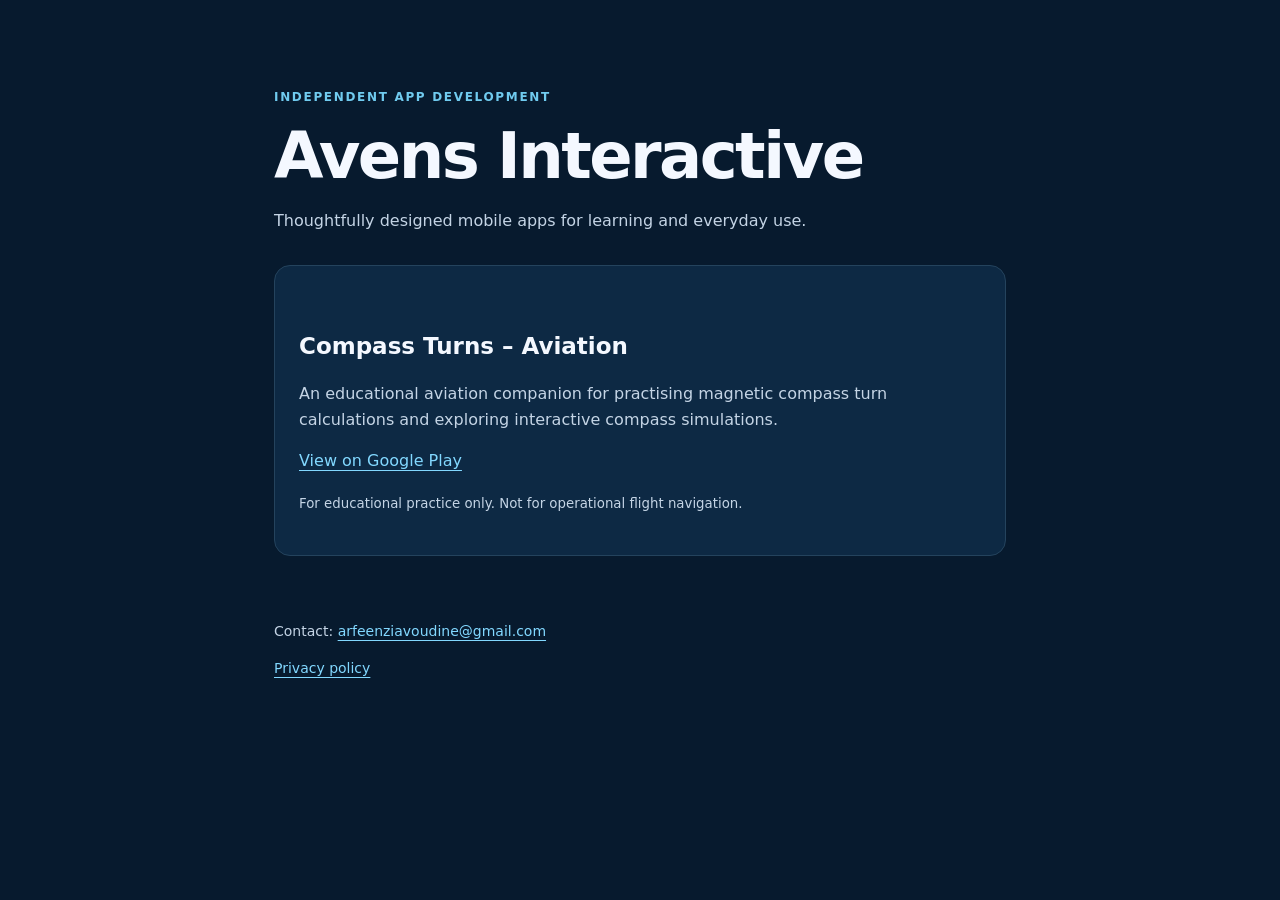
==== index.html @ 2247fa22 "Create index.html" ====
<!DOCTYPE html>
<html lang="en">
<head>
  <meta charset="UTF-8">
  <meta name="viewport" content="width=device-width, initial-scale=1">
  <meta name="description" content="Avens Interactive develops useful mobile applications, including Compass Turns – Aviation.">
  <title>Avens Interactive | Mobile Applications</title>
  <style>
    :root { color-scheme: dark; }
    * { box-sizing: border-box; }
    body { margin: 0; min-height: 100vh; background: #071a2e; color: #f4f8ff; font: 16px/1.6 system-ui, -apple-system, BlinkMacSystemFont, "Segoe UI", sans-serif; }
    main { max-width: 780px; margin: auto; padding: 88px 24px; }
    .eyebrow { color: #70cbef; letter-spacing: .14em; text-transform: uppercase; font-size: 12px; font-weight: 700; }
    h1 { font-size: clamp(36px, 7vw, 64px); line-height: 1.1; letter-spacing: -.04em; margin: 14px 0; }
    h2 { font-size: 23px; margin: 38px 0 8px; }
    p { color: #c4d4e5; max-width: 600px; }
    a { color: #82d8ff; text-underline-offset: 4px; }
    .panel { background: #0d2944; border: 1px solid #24435d; border-radius: 16px; padding: 24px; margin-top: 32px; }
    footer { color: #91a8bc; margin-top: 64px; font-size: 14px; }
  </style>
</head>
<body>
  <main>
    <div class="eyebrow">Independent app development</div>
    <h1>Avens Interactive</h1>
    <p>Thoughtfully designed mobile apps for learning and everyday use.</p>
    <section class="panel" aria-labelledby="compass-title">
      <h2 id="compass-title">Compass Turns – Aviation</h2>
      <p>An educational aviation companion for practising magnetic compass turn calculations and exploring interactive compass simulations.</p>
      <p><a href="https://play.google.com/store/apps/details?id=com.azaviation.compass_turns">View on Google Play</a></p>
      <p><small>For educational practice only. Not for operational flight navigation.</small></p>
    </section>
    <footer>
      <p>Contact: <a href="mailto:arfeenziavoudine@gmail.com">arfeenziavoudine@gmail.com</a></p>
      <p><a href="/compass-turns-updates/privacy-policy.html">Privacy policy</a></p>
    </footer>
  </main>
</body>
</html>
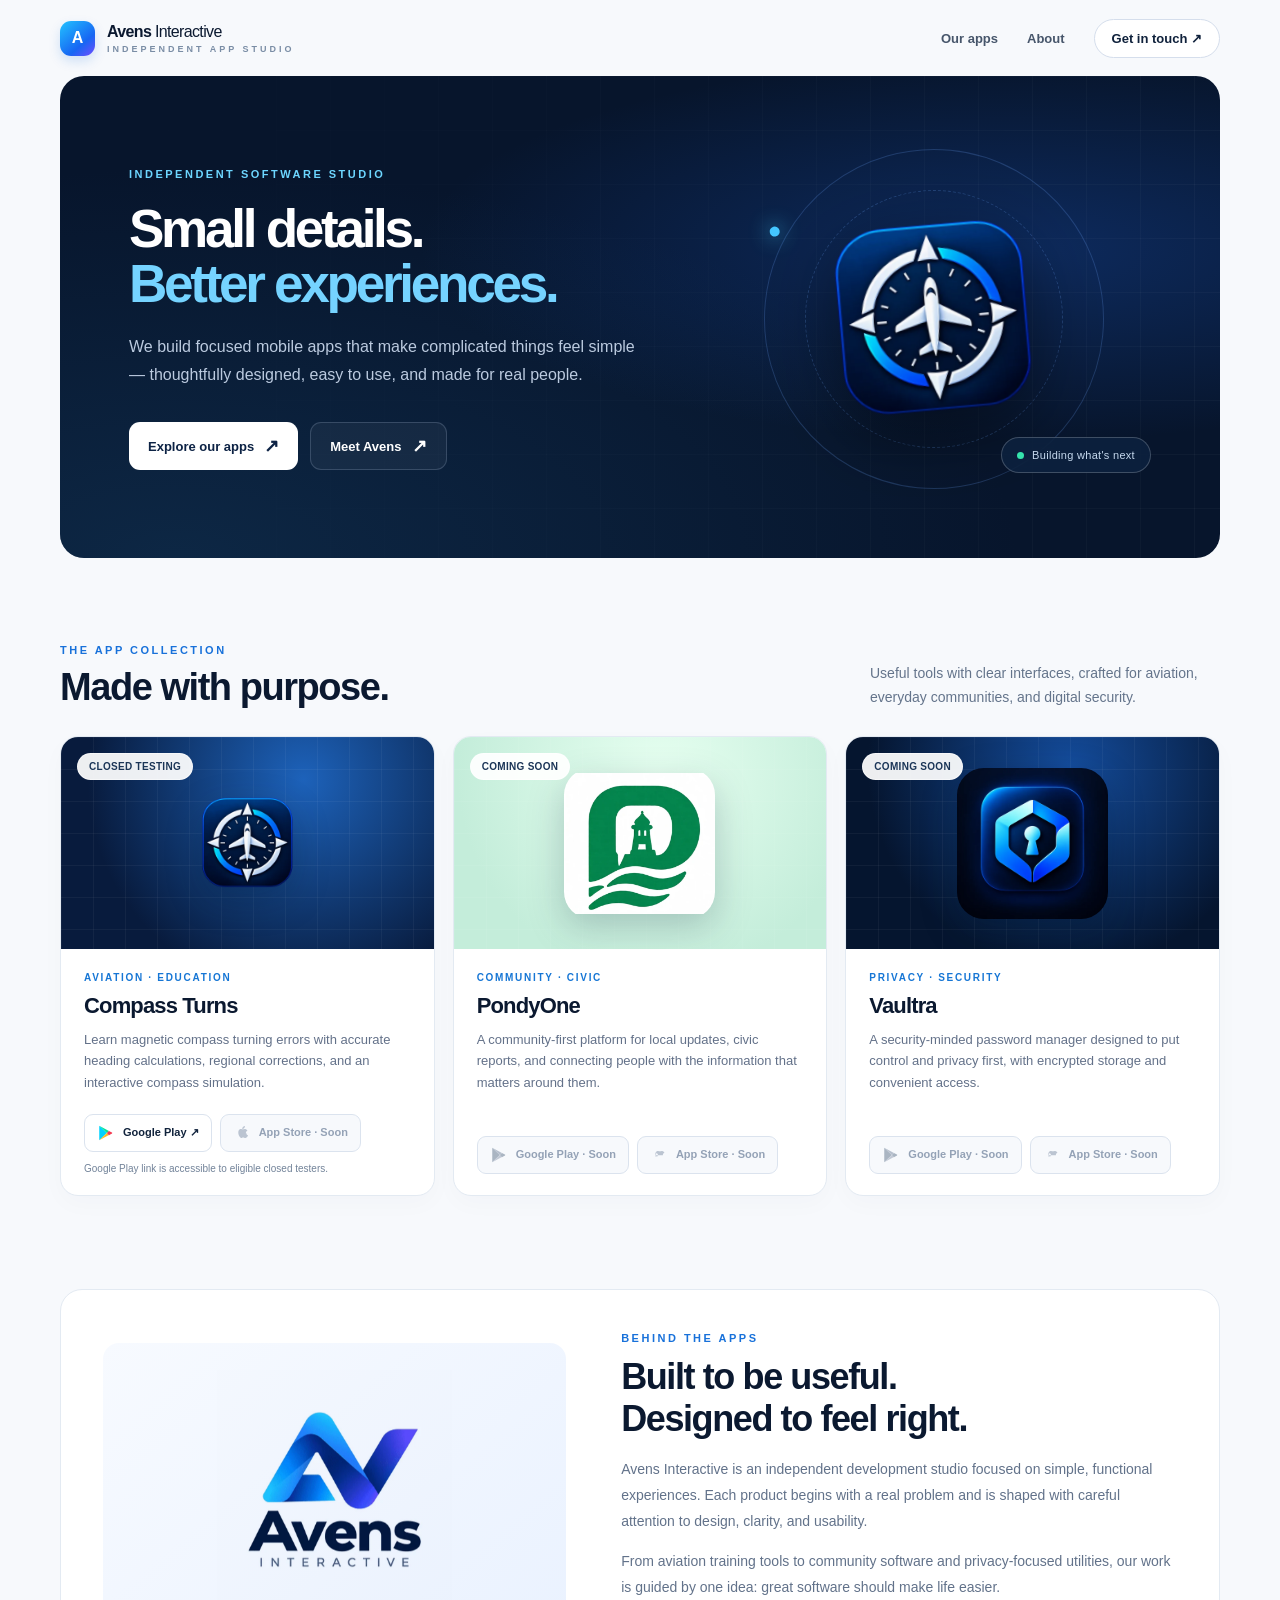
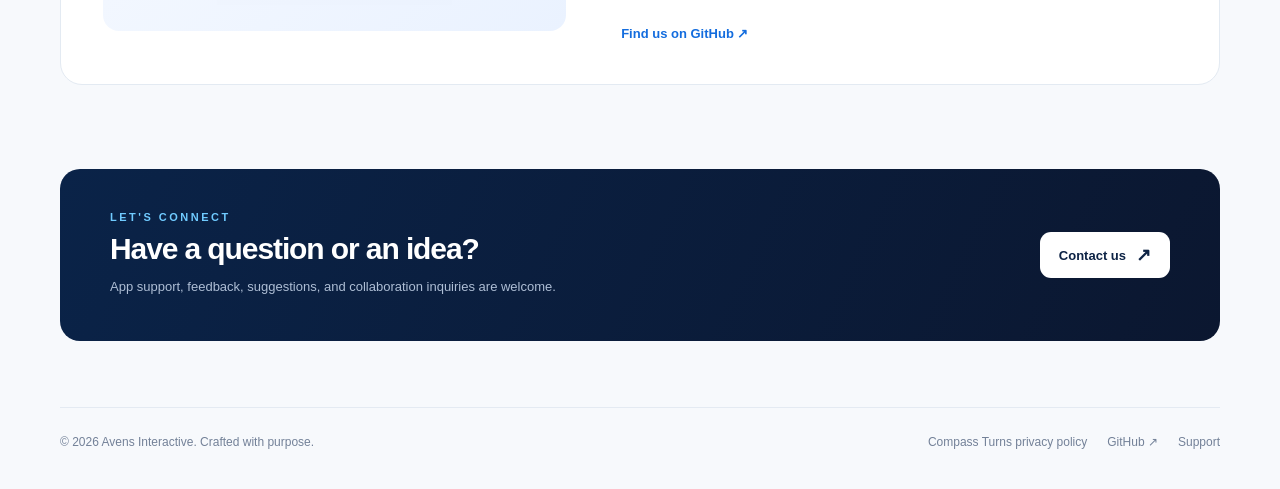
==== commit 76cd7c25: "Add files via upload" ====
--- a/index.html
+++ b/index.html
@@ -1,39 +1,83 @@
-<!DOCTYPE html>
+<!doctype html>
 <html lang="en">
 <head>
-  <meta charset="UTF-8">
-  <meta name="viewport" content="width=device-width, initial-scale=1">
-  <meta name="description" content="Avens Interactive develops useful mobile applications, including Compass Turns – Aviation.">
-  <title>Avens Interactive | Mobile Applications</title>
+  <meta charset="utf-8" />
+  <meta name="viewport" content="width=device-width, initial-scale=1" />
+  <meta name="theme-color" content="#08152c" />
+  <meta name="description" content="Avens Interactive builds thoughtfully designed mobile apps. Explore Compass Turns – Aviation, PondyOne and Vaultra." />
+  <meta property="og:title" content="Avens Interactive — Thoughtfully built apps" />
+  <meta property="og:description" content="Independent app studio building useful software for everyday life." />
+  <meta property="og:type" content="website" />
+  <meta property="og:image" content="https://arfeen-dev.github.io/assets/avens.webp" />
+  <link rel="icon" href="assets/avens.webp" type="image/webp" />
+  <title>Avens Interactive — Independent App Studio</title>
   <style>
-    :root { color-scheme: dark; }
-    * { box-sizing: border-box; }
-    body { margin: 0; min-height: 100vh; background: #071a2e; color: #f4f8ff; font: 16px/1.6 system-ui, -apple-system, BlinkMacSystemFont, "Segoe UI", sans-serif; }
-    main { max-width: 780px; margin: auto; padding: 88px 24px; }
-    .eyebrow { color: #70cbef; letter-spacing: .14em; text-transform: uppercase; font-size: 12px; font-weight: 700; }
-    h1 { font-size: clamp(36px, 7vw, 64px); line-height: 1.1; letter-spacing: -.04em; margin: 14px 0; }
-    h2 { font-size: 23px; margin: 38px 0 8px; }
-    p { color: #c4d4e5; max-width: 600px; }
-    a { color: #82d8ff; text-underline-offset: 4px; }
-    .panel { background: #0d2944; border: 1px solid #24435d; border-radius: 16px; padding: 24px; margin-top: 32px; }
-    footer { color: #91a8bc; margin-top: 64px; font-size: 14px; }
+    :root{--ink:#0b1930;--muted:#64748b;--line:#e3eaf2;--paper:#f7f9fc;--blue:#166dff;--navy:#07152c;--white:#fff}
+    *{box-sizing:border-box}html{scroll-behavior:smooth}body{margin:0;background:var(--paper);color:var(--ink);font-family:Inter,-apple-system,BlinkMacSystemFont,"Segoe UI",Roboto,Arial,sans-serif;-webkit-font-smoothing:antialiased}
+    a{color:inherit;text-decoration:none}button{font:inherit}a:focus-visible,button:focus-visible{outline:3px solid #66bdff;outline-offset:4px}
+    .wrap{width:min(1160px,calc(100% - 48px));margin-inline:auto}
+    .topbar{height:76px;display:flex;align-items:center;justify-content:space-between;gap:24px}
+    .brand{display:flex;align-items:center;gap:12px;font-size:16px;font-weight:800;letter-spacing:-.65px}.brand-icon{width:35px;height:35px;display:grid;place-items:center;border-radius:11px;background:linear-gradient(140deg,#23c3ff,#1766f3 65%,#714dff);color:#fff;font-weight:900;letter-spacing:-3px;padding-right:3px;box-shadow:0 5px 12px #0d65d72b}.brand small{display:block;font-weight:600;font-size:9px;letter-spacing:3px;color:#7a8da5;margin-top:3px}
+    nav{display:flex;gap:29px;align-items:center}nav a{font-size:13px;font-weight:650;color:#47566b}nav a:hover{color:#006cf9}.nav-contact{padding:11px 17px!important;border:1px solid #d5deec;border-radius:999px;color:#10223c!important;background:#fff}
+    .hero{position:relative;isolation:isolate;overflow:hidden;background:var(--navy);border-radius:24px;min-height:454px;color:#fff;display:grid;grid-template-columns:1.15fr 0.85fr;align-items:center;padding:73px 69px 69px;margin-bottom:86px}
+    .hero:before{content:"";position:absolute;inset:0;background:radial-gradient(ellipse at 82% 36%,#1851b75c,transparent 44%),radial-gradient(ellipse at 10% 100%,#12375a88,transparent 57%);z-index:-1}.hero:after{content:"";position:absolute;inset:0;background-image:linear-gradient(#ffffff08 1px,transparent 1px),linear-gradient(90deg,#ffffff08 1px,transparent 1px);background-size:54px 54px;mask-image:linear-gradient(90deg,transparent,#000);z-index:-1}
+    .eyebrow{font-size:11px;font-weight:800;letter-spacing:2.5px;text-transform:uppercase}.hero .eyebrow{color:#6dd6ff}.hero h1{font-size:clamp(37px,4.15vw,65px);letter-spacing:-3.3px;line-height:1.035;margin:21px 0 23px;font-weight:780;max-width:650px}.hero h1 span{color:#75d3ff}.hero p{font-size:16px;line-height:1.75;color:#bbcadf;max-width:520px;margin:0 0 33px}.actions{display:flex;flex-wrap:wrap;gap:12px}.action{display:inline-flex;align-items:center;justify-content:center;gap:10px;border-radius:11px;padding:14px 19px;font-size:13px;font-weight:750;transition:transform .15s,background .15s}.action:hover{transform:translateY(-2px)}.action.primary{background:#fff;color:#0d2345}.action.secondary{border:1px solid #7185a25c;color:#fff;background:#ffffff0c}.arrow{font-size:18px;line-height:1}
+    .hero-art{height:340px;position:relative;display:grid;place-items:center}.orbit{position:absolute;width:340px;height:340px;border:1px solid #70a8ff37;border-radius:50%;transform:rotate(-16deg)}.orbit:before{content:"";position:absolute;inset:40px;border:1px dashed #70a8ff3c;border-radius:50%}.orbit:after{content:"";position:absolute;top:36px;left:35px;width:10px;height:10px;border-radius:50%;background:#44c6ff;box-shadow:0 0 20px #40d5ff}.hero-art .main-logo{position:relative;width:min(315px,78%);aspect-ratio:1;object-fit:contain;filter:drop-shadow(0 20px 35px #0007);border-radius:30px;transform:rotate(-5deg)}.mini-pill{position:absolute;right:0;bottom:16px;padding:11px 15px;border:1px solid #ffffff35;background:#0e2443b8;backdrop-filter:blur(12px);border-radius:999px;font-size:11px;letter-spacing:.3px;color:#c6d9ee}.mini-pill i{display:inline-block;width:7px;height:7px;border-radius:50%;background:#35e3ac;margin-right:8px}
+    .section-head{display:flex;align-items:end;justify-content:space-between;gap:20px;margin-bottom:27px}.section-head h2{font-size:clamp(27px,3vw,38px);letter-spacing:-1.45px;margin:10px 0 0;line-height:1.14}.section-head p{color:var(--muted);font-size:14px;max-width:350px;line-height:1.7;margin:0}.light-eyebrow{color:#1871da}
+    .apps{display:grid;grid-template-columns:repeat(3,minmax(0,1fr));gap:18px}.app{background:#fff;border:1px solid var(--line);border-radius:18px;overflow:hidden;display:flex;flex-direction:column;box-shadow:0 8px 25px #10284f06;transition:transform .18s,box-shadow .18s}.app:hover{transform:translateY(-4px);box-shadow:0 18px 35px #10284f14}.app-visual{height:212px;position:relative;display:grid;place-items:center;overflow:hidden}.app-visual:after{content:"";position:absolute;inset:0;background-image:linear-gradient(#ffffff0b 1px,transparent 1px),linear-gradient(90deg,#ffffff0b 1px,transparent 1px);background-size:32px 32px;pointer-events:none}.app-visual.compass{background:radial-gradient(circle at 65% 20%,#1d62ba,#081b3d 73%)}.app-visual.vaultra{background:radial-gradient(circle at 60% 14%,#144c9c,#05152f 70%)}.app-visual.pondy{background:radial-gradient(circle at 55% 18%,#e6fff0,#c4edda 75%)}.app-visual img{height:151px;width:151px;object-fit:contain;border-radius:27px;position:relative;z-index:1;filter:drop-shadow(0 12px 18px #001b3438)}.app-visual .pill{position:absolute;z-index:2;top:16px;left:16px;background:#ffffffed;color:#1b3557;border:1px solid #ffffff8a;padding:7px 11px;border-radius:99px;font-size:10px;font-weight:800;letter-spacing:.3px}.app-body{padding:23px 23px 21px;display:flex;flex:1;flex-direction:column}.app-category{font-weight:800;font-size:10px;letter-spacing:1.7px;color:#1676d5;text-transform:uppercase}.app h3{margin:10px 0 9px;font-size:22px;line-height:1.2;letter-spacing:-.85px}.app p{margin:0 0 21px;color:#637189;line-height:1.65;font-size:13px;flex:1}.storelinks{display:flex;flex-wrap:wrap;gap:8px;align-items:center}.store{display:inline-flex;align-items:center;gap:8px;border:1px solid #dbe3ee;border-radius:9px;padding:9px 12px;color:#10223b;font-size:11px;font-weight:750;line-height:1.25;background:#fff}.store svg{width:18px;height:18px;flex:none}.store.available:hover{border-color:#5aa9ff;background:#f0f7ff}.store.disabled{color:#94a2b6;background:#f7f9fc;cursor:default}.store.disabled svg{opacity:.6}.tagline{display:block;color:#728399;font-size:10px;margin-top:11px}
+    .about{margin-top:93px;background:#fff;border:1px solid var(--line);border-radius:22px;padding:42px;display:grid;grid-template-columns:1fr 1.2fr;gap:55px;align-items:center}.about-logo{height:288px;border-radius:16px;background:linear-gradient(140deg,#f7faff,#eaf2ff);display:grid;place-items:center;overflow:hidden}.about-logo img{max-width:235px;width:76%;max-height:240px;object-fit:contain;mix-blend-mode:multiply}.about h2{font-size:36px;letter-spacing:-1.4px;margin:12px 0 17px}.about p{font-size:14px;color:#62728a;line-height:1.85}.about .about-link{font-size:13px;color:#146dde;font-weight:800;display:inline-block;margin-top:12px}
+    .contact{margin-top:84px;margin-bottom:66px;background:linear-gradient(115deg,#0a2348,#0b1730);border-radius:20px;padding:42px 50px;color:#fff;display:flex;align-items:center;justify-content:space-between;gap:20px}.contact h2{margin:9px 0 10px;font-size:30px;letter-spacing:-1.1px}.contact p{margin:0;color:#aebed5;font-size:13px;line-height:1.7}.contact .action{white-space:nowrap}
+    footer{border-top:1px solid #e4eaf2;display:flex;justify-content:space-between;align-items:center;gap:20px;padding:27px 0 40px;color:#738198;font-size:12px}footer a:hover{color:#1168d7}footer .footlinks{display:flex;gap:20px;flex-wrap:wrap}
+    @media(max-width:950px){.hero{padding:50px 44px}.hero-art .main-logo{width:250px}.orbit{width:275px;height:275px}.apps{gap:12px}.app-body{padding:19px}.app-visual{height:180px}.app-visual img{width:128px;height:128px}.about{gap:28px}}
+    @media(max-width:760px){.wrap{width:min(100% - 32px,560px)}.topbar{height:67px}.topbar nav{gap:15px}.topbar nav a:not(.nav-contact){display:none}.nav-contact{padding:9px 13px!important}.hero{margin-bottom:64px;grid-template-columns:1fr;padding:45px 29px 30px;gap:12px}.hero h1{letter-spacing:-2px}.hero-art{height:245px}.hero-art .main-logo{width:190px}.orbit{width:228px;height:228px}.mini-pill{right:2px;bottom:10px}.section-head{display:block}.section-head p{margin-top:13px}.apps{grid-template-columns:1fr;gap:18px}.app-visual{height:225px}.app-visual img{width:158px;height:158px}.app-body{padding:23px}.about{grid-template-columns:1fr;margin-top:70px;padding:20px}.about-logo{height:220px}.about-logo img{max-height:190px}.about-text{padding:2px 6px 10px}.contact{margin-top:65px;padding:29px;display:block}.contact .action{margin-top:22px}footer{display:block}footer .footlinks{margin-top:12px}}
+    @media(prefers-reduced-motion:reduce){html{scroll-behavior:auto}.action,.app{transition:none}}
   </style>
 </head>
 <body>
-  <main>
-    <div class="eyebrow">Independent app development</div>
-    <h1>Avens Interactive</h1>
-    <p>Thoughtfully designed mobile apps for learning and everyday use.</p>
-    <section class="panel" aria-labelledby="compass-title">
-      <h2 id="compass-title">Compass Turns – Aviation</h2>
-      <p>An educational aviation companion for practising magnetic compass turn calculations and exploring interactive compass simulations.</p>
-      <p><a href="https://play.google.com/store/apps/details?id=com.azaviation.compass_turns">View on Google Play</a></p>
-      <p><small>For educational practice only. Not for operational flight navigation.</small></p>
-    </section>
-    <footer>
-      <p>Contact: <a href="mailto:arfeenziavoudine@gmail.com">arfeenziavoudine@gmail.com</a></p>
-      <p><a href="/compass-turns-updates/privacy-policy.html">Privacy policy</a></p>
-    </footer>
-  </main>
+  <div class="wrap">
+    <header class="topbar">
+      <a class="brand" href="#top" aria-label="Avens Interactive home"><span class="brand-icon" aria-hidden="true">A</span><span>Avens <span style="font-weight:540">Interactive</span><small>INDEPENDENT APP STUDIO</small></span></a>
+      <nav aria-label="Main navigation"><a href="#apps">Our apps</a><a href="#about">About</a><a class="nav-contact" href="mailto:arfeenziavoudine@gmail.com">Get in touch <span aria-hidden="true">↗</span></a></nav>
+    </header>
+    <main id="top">
+      <section class="hero" aria-labelledby="hero-heading">
+        <div>
+          <div class="eyebrow">Independent software studio</div>
+          <h1>Small details.<br /><span>Better experiences.</span></h1>
+          <p>We build focused mobile apps that make complicated things feel simple — thoughtfully designed, easy to use, and made for real people.</p>
+          <div class="actions"><a class="action primary" href="#apps">Explore our apps <span class="arrow">↗</span></a><a class="action secondary" href="#about">Meet Avens <span class="arrow">↗</span></a></div>
+        </div>
+        <div class="hero-art" aria-label="Compass Turns app artwork"><div class="orbit" aria-hidden="true"></div><img class="main-logo" src="assets/compass.webp" alt="Compass Turns — Aviation logo" /><span class="mini-pill"><i></i>Building what's next</span></div>
+      </section>
+      <section id="apps" aria-labelledby="apps-title">
+        <div class="section-head"><div><div class="eyebrow light-eyebrow">The app collection</div><h2 id="apps-title">Made with purpose.</h2></div><p>Useful tools with clear interfaces, crafted for aviation, everyday communities, and digital security.</p></div>
+        <div class="apps">
+          <article class="app">
+            <div class="app-visual compass"><span class="pill">CLOSED TESTING</span><img src="assets/compass.webp" alt="Compass Turns app icon" loading="lazy" /></div>
+            <div class="app-body"><div class="app-category">Aviation · Education</div><h3>Compass Turns</h3><p>Learn magnetic compass turning errors with accurate heading calculations, regional corrections, and an interactive compass simulation.</p>
+              <div class="storelinks"><a class="store available" href="https://play.google.com/store/apps/details?id=com.azaviation.compass_turns" target="_blank" rel="noopener noreferrer" aria-label="Compass Turns on Google Play, currently available to eligible testers"><svg viewBox="0 0 24 24" aria-hidden="true"><path fill="#00D2FF" d="M3 2.4v19.2L13.1 12z"/><path fill="#00E49B" d="M3 2.4 15.9 9.2 13.1 12z"/><path fill="#F9BB26" d="m13.1 12 2.8 2.8L3 21.6z"/><path fill="#F43B52" d="m15.9 9.2 4 2.1a.85.85 0 0 1 0 1.5l-4 2.1-2.8-2.9z"/></svg><span>Google Play <span aria-hidden="true">↗</span></span></a><span class="store disabled" aria-label="Apple App Store planned"><svg viewBox="0 0 24 24" fill="currentColor" aria-hidden="true"><path d="M17.1 12.4c0-2.5 2.1-3.7 2.2-3.8-1.2-1.8-3-2-3.6-2-.9-.1-1.8.5-2.4.5-.6 0-1.5-.5-2.4-.5-1.3 0-2.5.7-3.2 1.8-1.4 2.5-.3 6.2 1 8.3.7 1 1.4 2.1 2.4 2 .9 0 1.2-.6 2.5-.6 1.2 0 1.6.6 2.5.6 1 0 1.6-.9 2.3-1 .9-1.2 1.5-2.4 1.7-2.5-1.5-.5-2.4-2-2.4-3.7ZM15 5.3c.6-.8 1-1.7.9-2.7-.9 0-2 .6-2.6 1.3-.6.7-1.1 1.7-1 2.6 1 .1 2.1-.5 2.7-1.2Z"/></svg>App Store · Soon</span></div>
+              <span class="tagline">Google Play link is accessible to eligible closed testers.</span>
+            </div>
+          </article>
+          <article class="app">
+            <div class="app-visual pondy"><span class="pill">COMING SOON</span><img src="assets/pondyone.webp" alt="PondyOne app icon" loading="lazy" /></div>
+            <div class="app-body"><div class="app-category">Community · Civic</div><h3>PondyOne</h3><p>A community-first platform for local updates, civic reports, and connecting people with the information that matters around them.</p>
+              <div class="storelinks"><span class="store disabled"><svg viewBox="0 0 24 24" aria-hidden="true"><path fill="#77889D" d="M3 2.4v19.2L13.1 12z"/><path fill="#8C9AAE" d="M3 2.4 15.9 9.2 13.1 12z"/><path fill="#9FAABC" d="m13.1 12 2.8 2.8L3 21.6z"/><path fill="#77889D" d="m15.9 9.2 4 2.1a.85.85 0 0 1 0 1.5l-4 2.1-2.8-2.9z"/></svg>Google Play · Soon</span><span class="store disabled"><svg viewBox="0 0 24 24" fill="currentColor" aria-hidden="true"><path d="M17.1 12.4c0-2.5 2.1-3.7 2.2-3.8-1.2-1.8-3-2-3.6-2-.9-.1-1.8.5-2.4.5-.6 0-1.5-.5-2.4-.5-1.3 0-2.5.7-3.2 1.8-1.4 2.5-.3 6.2 1 .7 1 1.4 2.1 2.4 2 .9 0 1.2-.6 2.5-.6 1.2 0 1.6.6 2.5.6 1 0 1.6-.9 2.3-1 .9-1.2 1.5-2.4 1.7-2.5-.9-2.4-2-2.4-3.7ZM15 5.3c.6-.8 1-1.7.9-2.7-.9 0-2 .6-2.6 1.3-.6.7-1.1 1.7-1 2.6 1 .1 2.1-.5 2.7-1.2Z"/></svg>App Store · Soon</span></div>
+            </div>
+          </article>
+          <article class="app">
+            <div class="app-visual vaultra"><span class="pill">COMING SOON</span><img src="assets/vaultra.webp" alt="Vaultra app icon" loading="lazy" /></div>
+            <div class="app-body"><div class="app-category">Privacy · Security</div><h3>Vaultra</h3><p>A security-minded password manager designed to put control and privacy first, with encrypted storage and convenient access.</p>
+              <div class="storelinks"><span class="store disabled"><svg viewBox="0 0 24 24" aria-hidden="true"><path fill="#77889D" d="M3 2.4v19.2L13.1 12z"/><path fill="#8C9AAE" d="M3 2.4 15.9 9.2 13.1 12z"/><path fill="#9FAABC" d="m13.1 12 2.8 2.8L3 21.6z"/><path fill="#77889D" d="m15.9 9.2 4 2.1a.85.85 0 0 1 0 1.5l-4 2.1-2.8-2.9z"/></svg>Google Play · Soon</span><span class="store disabled"><svg viewBox="0 0 24 24" fill="currentColor" aria-hidden="true"><path d="M17.1 12.4c0-2.5 2.1-3.7 2.2-3.8-1.2-1.8-3-2-3.6-2-.9-.1-1.8.5-2.4.5-.6 0-1.5-.5-2.4-.5-1.3 0-2.5.7-3.2 1.8-1.4 2.5-.3 6.2 1 .7 1 1.4 2.1 2.4 2 .9 0 1.2-.6 2.5-.6 1.2 0 1.6.6 2.5.6 1 0 1.6-.9 2.3-1 .9-1.2 1.5-2.4 1.7-2.5-.9-2.4-2-2.4-3.7ZM15 5.3c.6-.8 1-1.7.9-2.7-.9 0-2 .6-2.6 1.3-.6.7-1.1 1.7-1 2.6 1 .1 2.1-.5 2.7-1.2Z"/></svg>App Store · Soon</span></div>
+            </div>
+          </article>
+        </div>
+      </section>
+      <section class="about" id="about" aria-labelledby="about-title"><div class="about-logo"><img src="assets/avens.webp" alt="Avens Interactive brand logo" loading="lazy" /></div><div class="about-text"><div class="eyebrow light-eyebrow">Behind the apps</div><h2 id="about-title">Built to be useful.<br/>Designed to feel right.</h2><p>Avens Interactive is an independent development studio focused on simple, functional experiences. Each product begins with a real problem and is shaped with careful attention to design, clarity, and usability.</p><p>From aviation training tools to community software and privacy-focused utilities, our work is guided by one idea: great software should make life easier.</p><a class="about-link" href="https://github.com/arfeen-dev" target="_blank" rel="noopener noreferrer">Find us on GitHub ↗</a></div></section>
+      <section class="contact" id="contact"><div><div class="eyebrow" style="color:#70cbff">Let's connect</div><h2>Have a question or an idea?</h2><p>App support, feedback, suggestions, and collaboration inquiries are welcome.</p></div><a class="action primary" href="mailto:arfeenziavoudine@gmail.com">Contact us <span class="arrow">↗</span></a></section>
+    </main>
+    <footer><span>© <span id="year">2026</span> Avens Interactive. Crafted with purpose.</span><div class="footlinks"><a href="https://arfeen-dev.github.io/compass-turns-updates/privacy-policy.html" target="_blank" rel="noopener noreferrer">Compass Turns privacy policy</a><a href="https://github.com/arfeen-dev" target="_blank" rel="noopener noreferrer">GitHub ↗</a><a href="mailto:arfeenziavoudine@gmail.com">Support</a></div></footer>
+  </div>
+  <script>document.getElementById('year').textContent=new Date().getFullYear();</script>
 </body>
 </html>
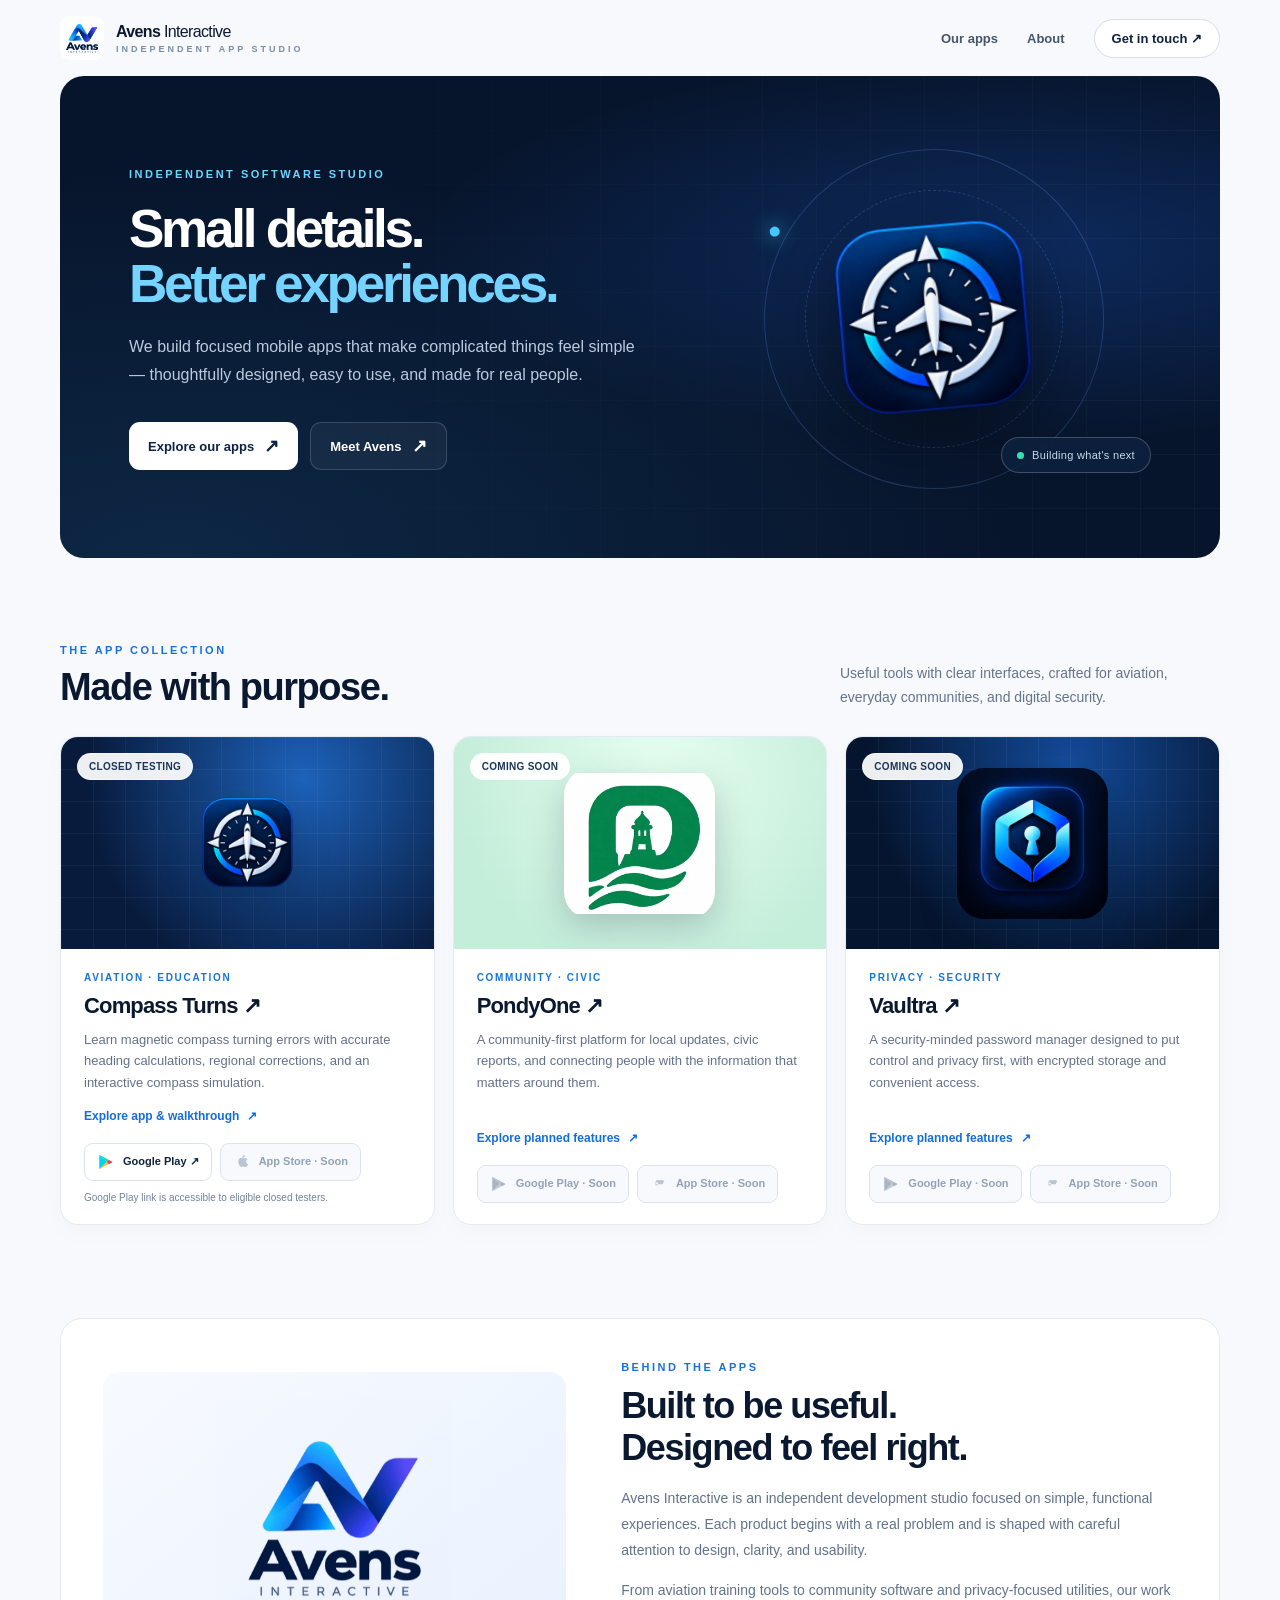
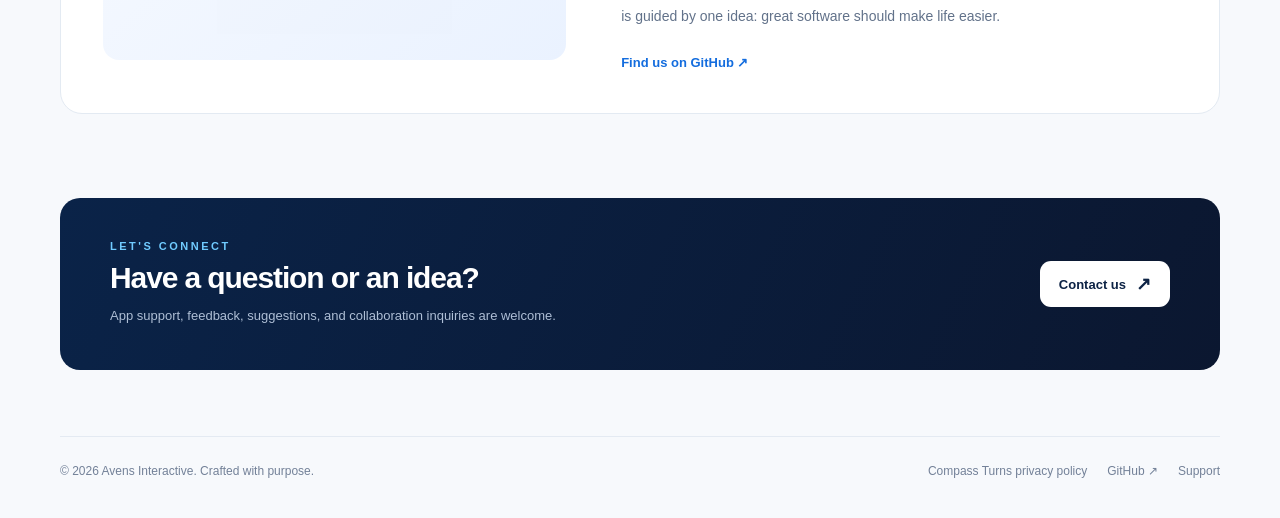
==== commit cc31d409: "Add files via upload" ====
--- a/index.html
+++ b/index.html
@@ -17,7 +17,7 @@
     a{color:inherit;text-decoration:none}button{font:inherit}a:focus-visible,button:focus-visible{outline:3px solid #66bdff;outline-offset:4px}
     .wrap{width:min(1160px,calc(100% - 48px));margin-inline:auto}
     .topbar{height:76px;display:flex;align-items:center;justify-content:space-between;gap:24px}
-    .brand{display:flex;align-items:center;gap:12px;font-size:16px;font-weight:800;letter-spacing:-.65px}.brand-icon{width:35px;height:35px;display:grid;place-items:center;border-radius:11px;background:linear-gradient(140deg,#23c3ff,#1766f3 65%,#714dff);color:#fff;font-weight:900;letter-spacing:-3px;padding-right:3px;box-shadow:0 5px 12px #0d65d72b}.brand small{display:block;font-weight:600;font-size:9px;letter-spacing:3px;color:#7a8da5;margin-top:3px}
+    .brand{display:flex;align-items:center;gap:12px;font-size:16px;font-weight:800;letter-spacing:-.65px}.brand-icon{width:44px;height:44px;object-fit:contain;display:block;flex:none;border-radius:9px}.brand small{display:block;font-weight:600;font-size:9px;letter-spacing:3px;color:#7a8da5;margin-top:3px}
     nav{display:flex;gap:29px;align-items:center}nav a{font-size:13px;font-weight:650;color:#47566b}nav a:hover{color:#006cf9}.nav-contact{padding:11px 17px!important;border:1px solid #d5deec;border-radius:999px;color:#10223c!important;background:#fff}
     .hero{position:relative;isolation:isolate;overflow:hidden;background:var(--navy);border-radius:24px;min-height:454px;color:#fff;display:grid;grid-template-columns:1.15fr 0.85fr;align-items:center;padding:73px 69px 69px;margin-bottom:86px}
     .hero:before{content:"";position:absolute;inset:0;background:radial-gradient(ellipse at 82% 36%,#1851b75c,transparent 44%),radial-gradient(ellipse at 10% 100%,#12375a88,transparent 57%);z-index:-1}.hero:after{content:"";position:absolute;inset:0;background-image:linear-gradient(#ffffff08 1px,transparent 1px),linear-gradient(90deg,#ffffff08 1px,transparent 1px);background-size:54px 54px;mask-image:linear-gradient(90deg,transparent,#000);z-index:-1}
@@ -31,12 +31,16 @@
     @media(max-width:950px){.hero{padding:50px 44px}.hero-art .main-logo{width:250px}.orbit{width:275px;height:275px}.apps{gap:12px}.app-body{padding:19px}.app-visual{height:180px}.app-visual img{width:128px;height:128px}.about{gap:28px}}
     @media(max-width:760px){.wrap{width:min(100% - 32px,560px)}.topbar{height:67px}.topbar nav{gap:15px}.topbar nav a:not(.nav-contact){display:none}.nav-contact{padding:9px 13px!important}.hero{margin-bottom:64px;grid-template-columns:1fr;padding:45px 29px 30px;gap:12px}.hero h1{letter-spacing:-2px}.hero-art{height:245px}.hero-art .main-logo{width:190px}.orbit{width:228px;height:228px}.mini-pill{right:2px;bottom:10px}.section-head{display:block}.section-head p{margin-top:13px}.apps{grid-template-columns:1fr;gap:18px}.app-visual{height:225px}.app-visual img{width:158px;height:158px}.app-body{padding:23px}.about{grid-template-columns:1fr;margin-top:70px;padding:20px}.about-logo{height:220px}.about-logo img{max-height:190px}.about-text{padding:2px 6px 10px}.contact{margin-top:65px;padding:29px;display:block}.contact .action{margin-top:22px}footer{display:block}footer .footlinks{margin-top:12px}}
     @media(prefers-reduced-motion:reduce){html{scroll-behavior:auto}.action,.app{transition:none}}
+  
+    .section-head{display:grid;grid-template-columns:minmax(0,1fr) minmax(280px,380px);align-items:end;column-gap:54px}.section-head p{max-width:none;text-wrap:pretty}.details-link{display:inline-flex;align-items:center;gap:8px;font-size:12px;font-weight:800;color:#146dde;margin:-5px 0 20px}.details-link:hover{text-decoration:underline}.app h3 a:hover{color:#126bf2}.app-visual{display:grid}.brand{min-width:0;white-space:nowrap}
+    @media(max-width:760px){.section-head{display:block}.brand{font-size:14px}.brand-icon{width:38px;height:38px}}
+    @media(max-width:380px){.brand small{letter-spacing:1.3px}.nav-contact{font-size:11px!important}}
   </style>
 </head>
 <body>
   <div class="wrap">
     <header class="topbar">
-      <a class="brand" href="#top" aria-label="Avens Interactive home"><span class="brand-icon" aria-hidden="true">A</span><span>Avens <span style="font-weight:540">Interactive</span><small>INDEPENDENT APP STUDIO</small></span></a>
+      <a class="brand" href="index.html" aria-label="Avens Interactive home"><img class="brand-icon" src="assets/avens.webp" alt="" aria-hidden="true" width="44" height="44" /><span>Avens <span style="font-weight:540">Interactive</span><small>INDEPENDENT APP STUDIO</small></span></a>
       <nav aria-label="Main navigation"><a href="#apps">Our apps</a><a href="#about">About</a><a class="nav-contact" href="mailto:arfeenziavoudine@gmail.com">Get in touch <span aria-hidden="true">↗</span></a></nav>
     </header>
     <main id="top">
@@ -53,21 +57,21 @@
         <div class="section-head"><div><div class="eyebrow light-eyebrow">The app collection</div><h2 id="apps-title">Made with purpose.</h2></div><p>Useful tools with clear interfaces, crafted for aviation, everyday communities, and digital security.</p></div>
         <div class="apps">
           <article class="app">
-            <div class="app-visual compass"><span class="pill">CLOSED TESTING</span><img src="assets/compass.webp" alt="Compass Turns app icon" loading="lazy" /></div>
-            <div class="app-body"><div class="app-category">Aviation · Education</div><h3>Compass Turns</h3><p>Learn magnetic compass turning errors with accurate heading calculations, regional corrections, and an interactive compass simulation.</p>
+            <a href="compass-turns.html" class="app-visual compass" aria-label="Learn about Compass Turns"><span class="pill">CLOSED TESTING</span><img src="assets/compass.webp" alt="Compass Turns app icon" loading="lazy" /></a>
+            <div class="app-body"><div class="app-category">Aviation · Education</div><h3><a href="compass-turns.html">Compass Turns <span aria-hidden="true">↗</span></a></h3><p>Learn magnetic compass turning errors with accurate heading calculations, regional corrections, and an interactive compass simulation.</p><a class="details-link" href="compass-turns.html">Explore app & walkthrough <span aria-hidden="true">↗</span></a>
               <div class="storelinks"><a class="store available" href="https://play.google.com/store/apps/details?id=com.azaviation.compass_turns" target="_blank" rel="noopener noreferrer" aria-label="Compass Turns on Google Play, currently available to eligible testers"><svg viewBox="0 0 24 24" aria-hidden="true"><path fill="#00D2FF" d="M3 2.4v19.2L13.1 12z"/><path fill="#00E49B" d="M3 2.4 15.9 9.2 13.1 12z"/><path fill="#F9BB26" d="m13.1 12 2.8 2.8L3 21.6z"/><path fill="#F43B52" d="m15.9 9.2 4 2.1a.85.85 0 0 1 0 1.5l-4 2.1-2.8-2.9z"/></svg><span>Google Play <span aria-hidden="true">↗</span></span></a><span class="store disabled" aria-label="Apple App Store planned"><svg viewBox="0 0 24 24" fill="currentColor" aria-hidden="true"><path d="M17.1 12.4c0-2.5 2.1-3.7 2.2-3.8-1.2-1.8-3-2-3.6-2-.9-.1-1.8.5-2.4.5-.6 0-1.5-.5-2.4-.5-1.3 0-2.5.7-3.2 1.8-1.4 2.5-.3 6.2 1 8.3.7 1 1.4 2.1 2.4 2 .9 0 1.2-.6 2.5-.6 1.2 0 1.6.6 2.5.6 1 0 1.6-.9 2.3-1 .9-1.2 1.5-2.4 1.7-2.5-1.5-.5-2.4-2-2.4-3.7ZM15 5.3c.6-.8 1-1.7.9-2.7-.9 0-2 .6-2.6 1.3-.6.7-1.1 1.7-1 2.6 1 .1 2.1-.5 2.7-1.2Z"/></svg>App Store · Soon</span></div>
               <span class="tagline">Google Play link is accessible to eligible closed testers.</span>
             </div>
           </article>
           <article class="app">
-            <div class="app-visual pondy"><span class="pill">COMING SOON</span><img src="assets/pondyone.webp" alt="PondyOne app icon" loading="lazy" /></div>
-            <div class="app-body"><div class="app-category">Community · Civic</div><h3>PondyOne</h3><p>A community-first platform for local updates, civic reports, and connecting people with the information that matters around them.</p>
+            <a href="pondyone.html" class="app-visual pondy" aria-label="Learn about PondyOne"><span class="pill">COMING SOON</span><img src="assets/pondyone.webp" alt="PondyOne app icon" loading="lazy" /></a>
+            <div class="app-body"><div class="app-category">Community · Civic</div><h3><a href="pondyone.html">PondyOne <span aria-hidden="true">↗</span></a></h3><p>A community-first platform for local updates, civic reports, and connecting people with the information that matters around them.</p><a class="details-link" href="pondyone.html">Explore planned features <span aria-hidden="true">↗</span></a>
               <div class="storelinks"><span class="store disabled"><svg viewBox="0 0 24 24" aria-hidden="true"><path fill="#77889D" d="M3 2.4v19.2L13.1 12z"/><path fill="#8C9AAE" d="M3 2.4 15.9 9.2 13.1 12z"/><path fill="#9FAABC" d="m13.1 12 2.8 2.8L3 21.6z"/><path fill="#77889D" d="m15.9 9.2 4 2.1a.85.85 0 0 1 0 1.5l-4 2.1-2.8-2.9z"/></svg>Google Play · Soon</span><span class="store disabled"><svg viewBox="0 0 24 24" fill="currentColor" aria-hidden="true"><path d="M17.1 12.4c0-2.5 2.1-3.7 2.2-3.8-1.2-1.8-3-2-3.6-2-.9-.1-1.8.5-2.4.5-.6 0-1.5-.5-2.4-.5-1.3 0-2.5.7-3.2 1.8-1.4 2.5-.3 6.2 1 .7 1 1.4 2.1 2.4 2 .9 0 1.2-.6 2.5-.6 1.2 0 1.6.6 2.5.6 1 0 1.6-.9 2.3-1 .9-1.2 1.5-2.4 1.7-2.5-.9-2.4-2-2.4-3.7ZM15 5.3c.6-.8 1-1.7.9-2.7-.9 0-2 .6-2.6 1.3-.6.7-1.1 1.7-1 2.6 1 .1 2.1-.5 2.7-1.2Z"/></svg>App Store · Soon</span></div>
             </div>
           </article>
           <article class="app">
-            <div class="app-visual vaultra"><span class="pill">COMING SOON</span><img src="assets/vaultra.webp" alt="Vaultra app icon" loading="lazy" /></div>
-            <div class="app-body"><div class="app-category">Privacy · Security</div><h3>Vaultra</h3><p>A security-minded password manager designed to put control and privacy first, with encrypted storage and convenient access.</p>
+            <a href="vaultra.html" class="app-visual vaultra" aria-label="Learn about Vaultra"><span class="pill">COMING SOON</span><img src="assets/vaultra.webp" alt="Vaultra app icon" loading="lazy" /></a>
+            <div class="app-body"><div class="app-category">Privacy · Security</div><h3><a href="vaultra.html">Vaultra <span aria-hidden="true">↗</span></a></h3><p>A security-minded password manager designed to put control and privacy first, with encrypted storage and convenient access.</p><a class="details-link" href="vaultra.html">Explore planned features <span aria-hidden="true">↗</span></a>
               <div class="storelinks"><span class="store disabled"><svg viewBox="0 0 24 24" aria-hidden="true"><path fill="#77889D" d="M3 2.4v19.2L13.1 12z"/><path fill="#8C9AAE" d="M3 2.4 15.9 9.2 13.1 12z"/><path fill="#9FAABC" d="m13.1 12 2.8 2.8L3 21.6z"/><path fill="#77889D" d="m15.9 9.2 4 2.1a.85.85 0 0 1 0 1.5l-4 2.1-2.8-2.9z"/></svg>Google Play · Soon</span><span class="store disabled"><svg viewBox="0 0 24 24" fill="currentColor" aria-hidden="true"><path d="M17.1 12.4c0-2.5 2.1-3.7 2.2-3.8-1.2-1.8-3-2-3.6-2-.9-.1-1.8.5-2.4.5-.6 0-1.5-.5-2.4-.5-1.3 0-2.5.7-3.2 1.8-1.4 2.5-.3 6.2 1 .7 1 1.4 2.1 2.4 2 .9 0 1.2-.6 2.5-.6 1.2 0 1.6.6 2.5.6 1 0 1.6-.9 2.3-1 .9-1.2 1.5-2.4 1.7-2.5-.9-2.4-2-2.4-3.7ZM15 5.3c.6-.8 1-1.7.9-2.7-.9 0-2 .6-2.6 1.3-.6.7-1.1 1.7-1 2.6 1 .1 2.1-.5 2.7-1.2Z"/></svg>App Store · Soon</span></div>
             </div>
           </article>
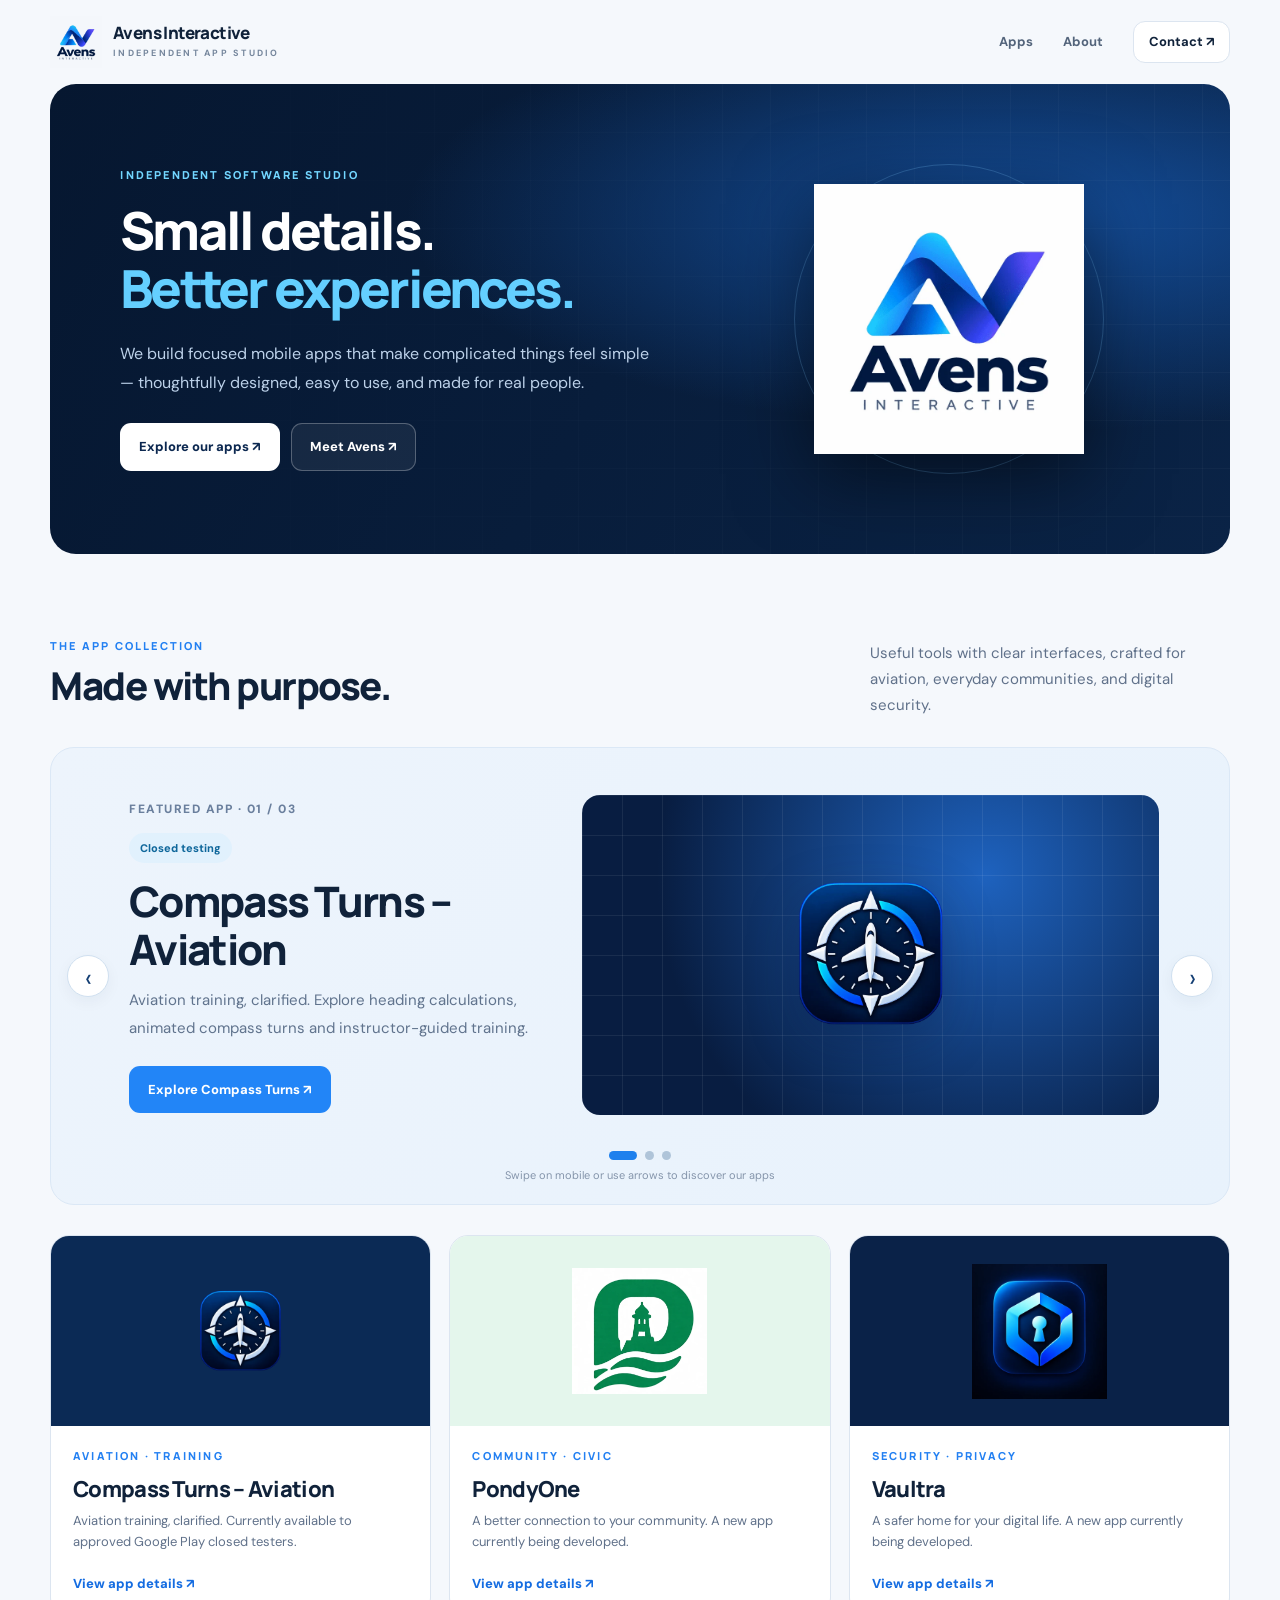
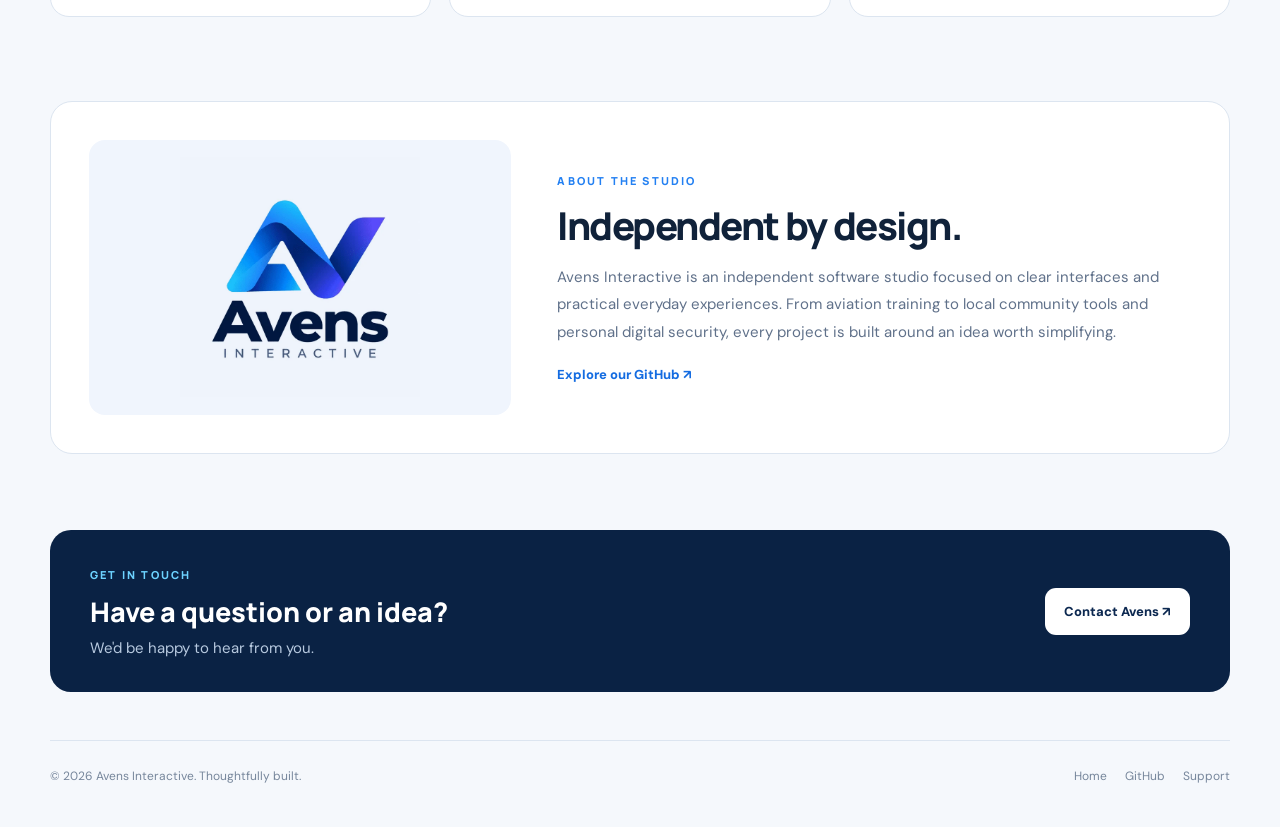
==== commit beabda64: "Add files via upload" ====
--- a/index.html
+++ b/index.html
@@ -1,87 +1,3 @@
-<!doctype html>
-<html lang="en">
-<head>
-  <meta charset="utf-8" />
-  <meta name="viewport" content="width=device-width, initial-scale=1" />
-  <meta name="theme-color" content="#08152c" />
-  <meta name="description" content="Avens Interactive builds thoughtfully designed mobile apps. Explore Compass Turns – Aviation, PondyOne and Vaultra." />
-  <meta property="og:title" content="Avens Interactive — Thoughtfully built apps" />
-  <meta property="og:description" content="Independent app studio building useful software for everyday life." />
-  <meta property="og:type" content="website" />
-  <meta property="og:image" content="https://arfeen-dev.github.io/assets/avens.webp" />
-  <link rel="icon" href="assets/avens.webp" type="image/webp" />
-  <title>Avens Interactive — Independent App Studio</title>
-  <style>
-    :root{--ink:#0b1930;--muted:#64748b;--line:#e3eaf2;--paper:#f7f9fc;--blue:#166dff;--navy:#07152c;--white:#fff}
-    *{box-sizing:border-box}html{scroll-behavior:smooth}body{margin:0;background:var(--paper);color:var(--ink);font-family:Inter,-apple-system,BlinkMacSystemFont,"Segoe UI",Roboto,Arial,sans-serif;-webkit-font-smoothing:antialiased}
-    a{color:inherit;text-decoration:none}button{font:inherit}a:focus-visible,button:focus-visible{outline:3px solid #66bdff;outline-offset:4px}
-    .wrap{width:min(1160px,calc(100% - 48px));margin-inline:auto}
-    .topbar{height:76px;display:flex;align-items:center;justify-content:space-between;gap:24px}
-    .brand{display:flex;align-items:center;gap:12px;font-size:16px;font-weight:800;letter-spacing:-.65px}.brand-icon{width:44px;height:44px;object-fit:contain;display:block;flex:none;border-radius:9px}.brand small{display:block;font-weight:600;font-size:9px;letter-spacing:3px;color:#7a8da5;margin-top:3px}
-    nav{display:flex;gap:29px;align-items:center}nav a{font-size:13px;font-weight:650;color:#47566b}nav a:hover{color:#006cf9}.nav-contact{padding:11px 17px!important;border:1px solid #d5deec;border-radius:999px;color:#10223c!important;background:#fff}
-    .hero{position:relative;isolation:isolate;overflow:hidden;background:var(--navy);border-radius:24px;min-height:454px;color:#fff;display:grid;grid-template-columns:1.15fr 0.85fr;align-items:center;padding:73px 69px 69px;margin-bottom:86px}
-    .hero:before{content:"";position:absolute;inset:0;background:radial-gradient(ellipse at 82% 36%,#1851b75c,transparent 44%),radial-gradient(ellipse at 10% 100%,#12375a88,transparent 57%);z-index:-1}.hero:after{content:"";position:absolute;inset:0;background-image:linear-gradient(#ffffff08 1px,transparent 1px),linear-gradient(90deg,#ffffff08 1px,transparent 1px);background-size:54px 54px;mask-image:linear-gradient(90deg,transparent,#000);z-index:-1}
-    .eyebrow{font-size:11px;font-weight:800;letter-spacing:2.5px;text-transform:uppercase}.hero .eyebrow{color:#6dd6ff}.hero h1{font-size:clamp(37px,4.15vw,65px);letter-spacing:-3.3px;line-height:1.035;margin:21px 0 23px;font-weight:780;max-width:650px}.hero h1 span{color:#75d3ff}.hero p{font-size:16px;line-height:1.75;color:#bbcadf;max-width:520px;margin:0 0 33px}.actions{display:flex;flex-wrap:wrap;gap:12px}.action{display:inline-flex;align-items:center;justify-content:center;gap:10px;border-radius:11px;padding:14px 19px;font-size:13px;font-weight:750;transition:transform .15s,background .15s}.action:hover{transform:translateY(-2px)}.action.primary{background:#fff;color:#0d2345}.action.secondary{border:1px solid #7185a25c;color:#fff;background:#ffffff0c}.arrow{font-size:18px;line-height:1}
-    .hero-art{height:340px;position:relative;display:grid;place-items:center}.orbit{position:absolute;width:340px;height:340px;border:1px solid #70a8ff37;border-radius:50%;transform:rotate(-16deg)}.orbit:before{content:"";position:absolute;inset:40px;border:1px dashed #70a8ff3c;border-radius:50%}.orbit:after{content:"";position:absolute;top:36px;left:35px;width:10px;height:10px;border-radius:50%;background:#44c6ff;box-shadow:0 0 20px #40d5ff}.hero-art .main-logo{position:relative;width:min(315px,78%);aspect-ratio:1;object-fit:contain;filter:drop-shadow(0 20px 35px #0007);border-radius:30px;transform:rotate(-5deg)}.mini-pill{position:absolute;right:0;bottom:16px;padding:11px 15px;border:1px solid #ffffff35;background:#0e2443b8;backdrop-filter:blur(12px);border-radius:999px;font-size:11px;letter-spacing:.3px;color:#c6d9ee}.mini-pill i{display:inline-block;width:7px;height:7px;border-radius:50%;background:#35e3ac;margin-right:8px}
-    .section-head{display:flex;align-items:end;justify-content:space-between;gap:20px;margin-bottom:27px}.section-head h2{font-size:clamp(27px,3vw,38px);letter-spacing:-1.45px;margin:10px 0 0;line-height:1.14}.section-head p{color:var(--muted);font-size:14px;max-width:350px;line-height:1.7;margin:0}.light-eyebrow{color:#1871da}
-    .apps{display:grid;grid-template-columns:repeat(3,minmax(0,1fr));gap:18px}.app{background:#fff;border:1px solid var(--line);border-radius:18px;overflow:hidden;display:flex;flex-direction:column;box-shadow:0 8px 25px #10284f06;transition:transform .18s,box-shadow .18s}.app:hover{transform:translateY(-4px);box-shadow:0 18px 35px #10284f14}.app-visual{height:212px;position:relative;display:grid;place-items:center;overflow:hidden}.app-visual:after{content:"";position:absolute;inset:0;background-image:linear-gradient(#ffffff0b 1px,transparent 1px),linear-gradient(90deg,#ffffff0b 1px,transparent 1px);background-size:32px 32px;pointer-events:none}.app-visual.compass{background:radial-gradient(circle at 65% 20%,#1d62ba,#081b3d 73%)}.app-visual.vaultra{background:radial-gradient(circle at 60% 14%,#144c9c,#05152f 70%)}.app-visual.pondy{background:radial-gradient(circle at 55% 18%,#e6fff0,#c4edda 75%)}.app-visual img{height:151px;width:151px;object-fit:contain;border-radius:27px;position:relative;z-index:1;filter:drop-shadow(0 12px 18px #001b3438)}.app-visual .pill{position:absolute;z-index:2;top:16px;left:16px;background:#ffffffed;color:#1b3557;border:1px solid #ffffff8a;padding:7px 11px;border-radius:99px;font-size:10px;font-weight:800;letter-spacing:.3px}.app-body{padding:23px 23px 21px;display:flex;flex:1;flex-direction:column}.app-category{font-weight:800;font-size:10px;letter-spacing:1.7px;color:#1676d5;text-transform:uppercase}.app h3{margin:10px 0 9px;font-size:22px;line-height:1.2;letter-spacing:-.85px}.app p{margin:0 0 21px;color:#637189;line-height:1.65;font-size:13px;flex:1}.storelinks{display:flex;flex-wrap:wrap;gap:8px;align-items:center}.store{display:inline-flex;align-items:center;gap:8px;border:1px solid #dbe3ee;border-radius:9px;padding:9px 12px;color:#10223b;font-size:11px;font-weight:750;line-height:1.25;background:#fff}.store svg{width:18px;height:18px;flex:none}.store.available:hover{border-color:#5aa9ff;background:#f0f7ff}.store.disabled{color:#94a2b6;background:#f7f9fc;cursor:default}.store.disabled svg{opacity:.6}.tagline{display:block;color:#728399;font-size:10px;margin-top:11px}
-    .about{margin-top:93px;background:#fff;border:1px solid var(--line);border-radius:22px;padding:42px;display:grid;grid-template-columns:1fr 1.2fr;gap:55px;align-items:center}.about-logo{height:288px;border-radius:16px;background:linear-gradient(140deg,#f7faff,#eaf2ff);display:grid;place-items:center;overflow:hidden}.about-logo img{max-width:235px;width:76%;max-height:240px;object-fit:contain;mix-blend-mode:multiply}.about h2{font-size:36px;letter-spacing:-1.4px;margin:12px 0 17px}.about p{font-size:14px;color:#62728a;line-height:1.85}.about .about-link{font-size:13px;color:#146dde;font-weight:800;display:inline-block;margin-top:12px}
-    .contact{margin-top:84px;margin-bottom:66px;background:linear-gradient(115deg,#0a2348,#0b1730);border-radius:20px;padding:42px 50px;color:#fff;display:flex;align-items:center;justify-content:space-between;gap:20px}.contact h2{margin:9px 0 10px;font-size:30px;letter-spacing:-1.1px}.contact p{margin:0;color:#aebed5;font-size:13px;line-height:1.7}.contact .action{white-space:nowrap}
-    footer{border-top:1px solid #e4eaf2;display:flex;justify-content:space-between;align-items:center;gap:20px;padding:27px 0 40px;color:#738198;font-size:12px}footer a:hover{color:#1168d7}footer .footlinks{display:flex;gap:20px;flex-wrap:wrap}
-    @media(max-width:950px){.hero{padding:50px 44px}.hero-art .main-logo{width:250px}.orbit{width:275px;height:275px}.apps{gap:12px}.app-body{padding:19px}.app-visual{height:180px}.app-visual img{width:128px;height:128px}.about{gap:28px}}
-    @media(max-width:760px){.wrap{width:min(100% - 32px,560px)}.topbar{height:67px}.topbar nav{gap:15px}.topbar nav a:not(.nav-contact){display:none}.nav-contact{padding:9px 13px!important}.hero{margin-bottom:64px;grid-template-columns:1fr;padding:45px 29px 30px;gap:12px}.hero h1{letter-spacing:-2px}.hero-art{height:245px}.hero-art .main-logo{width:190px}.orbit{width:228px;height:228px}.mini-pill{right:2px;bottom:10px}.section-head{display:block}.section-head p{margin-top:13px}.apps{grid-template-columns:1fr;gap:18px}.app-visual{height:225px}.app-visual img{width:158px;height:158px}.app-body{padding:23px}.about{grid-template-columns:1fr;margin-top:70px;padding:20px}.about-logo{height:220px}.about-logo img{max-height:190px}.about-text{padding:2px 6px 10px}.contact{margin-top:65px;padding:29px;display:block}.contact .action{margin-top:22px}footer{display:block}footer .footlinks{margin-top:12px}}
-    @media(prefers-reduced-motion:reduce){html{scroll-behavior:auto}.action,.app{transition:none}}
-  
-    .section-head{display:grid;grid-template-columns:minmax(0,1fr) minmax(280px,380px);align-items:end;column-gap:54px}.section-head p{max-width:none;text-wrap:pretty}.details-link{display:inline-flex;align-items:center;gap:8px;font-size:12px;font-weight:800;color:#146dde;margin:-5px 0 20px}.details-link:hover{text-decoration:underline}.app h3 a:hover{color:#126bf2}.app-visual{display:grid}.brand{min-width:0;white-space:nowrap}
-    @media(max-width:760px){.section-head{display:block}.brand{font-size:14px}.brand-icon{width:38px;height:38px}}
-    @media(max-width:380px){.brand small{letter-spacing:1.3px}.nav-contact{font-size:11px!important}}
-  </style>
-</head>
-<body>
-  <div class="wrap">
-    <header class="topbar">
-      <a class="brand" href="index.html" aria-label="Avens Interactive home"><img class="brand-icon" src="assets/avens.webp" alt="" aria-hidden="true" width="44" height="44" /><span>Avens <span style="font-weight:540">Interactive</span><small>INDEPENDENT APP STUDIO</small></span></a>
-      <nav aria-label="Main navigation"><a href="#apps">Our apps</a><a href="#about">About</a><a class="nav-contact" href="mailto:arfeenziavoudine@gmail.com">Get in touch <span aria-hidden="true">↗</span></a></nav>
-    </header>
-    <main id="top">
-      <section class="hero" aria-labelledby="hero-heading">
-        <div>
-          <div class="eyebrow">Independent software studio</div>
-          <h1>Small details.<br /><span>Better experiences.</span></h1>
-          <p>We build focused mobile apps that make complicated things feel simple — thoughtfully designed, easy to use, and made for real people.</p>
-          <div class="actions"><a class="action primary" href="#apps">Explore our apps <span class="arrow">↗</span></a><a class="action secondary" href="#about">Meet Avens <span class="arrow">↗</span></a></div>
-        </div>
-        <div class="hero-art" aria-label="Compass Turns app artwork"><div class="orbit" aria-hidden="true"></div><img class="main-logo" src="assets/compass.webp" alt="Compass Turns — Aviation logo" /><span class="mini-pill"><i></i>Building what's next</span></div>
-      </section>
-      <section id="apps" aria-labelledby="apps-title">
-        <div class="section-head"><div><div class="eyebrow light-eyebrow">The app collection</div><h2 id="apps-title">Made with purpose.</h2></div><p>Useful tools with clear interfaces, crafted for aviation, everyday communities, and digital security.</p></div>
-        <div class="apps">
-          <article class="app">
-            <a href="compass-turns.html" class="app-visual compass" aria-label="Learn about Compass Turns"><span class="pill">CLOSED TESTING</span><img src="assets/compass.webp" alt="Compass Turns app icon" loading="lazy" /></a>
-            <div class="app-body"><div class="app-category">Aviation · Education</div><h3><a href="compass-turns.html">Compass Turns <span aria-hidden="true">↗</span></a></h3><p>Learn magnetic compass turning errors with accurate heading calculations, regional corrections, and an interactive compass simulation.</p><a class="details-link" href="compass-turns.html">Explore app & walkthrough <span aria-hidden="true">↗</span></a>
-              <div class="storelinks"><a class="store available" href="https://play.google.com/store/apps/details?id=com.azaviation.compass_turns" target="_blank" rel="noopener noreferrer" aria-label="Compass Turns on Google Play, currently available to eligible testers"><svg viewBox="0 0 24 24" aria-hidden="true"><path fill="#00D2FF" d="M3 2.4v19.2L13.1 12z"/><path fill="#00E49B" d="M3 2.4 15.9 9.2 13.1 12z"/><path fill="#F9BB26" d="m13.1 12 2.8 2.8L3 21.6z"/><path fill="#F43B52" d="m15.9 9.2 4 2.1a.85.85 0 0 1 0 1.5l-4 2.1-2.8-2.9z"/></svg><span>Google Play <span aria-hidden="true">↗</span></span></a><span class="store disabled" aria-label="Apple App Store planned"><svg viewBox="0 0 24 24" fill="currentColor" aria-hidden="true"><path d="M17.1 12.4c0-2.5 2.1-3.7 2.2-3.8-1.2-1.8-3-2-3.6-2-.9-.1-1.8.5-2.4.5-.6 0-1.5-.5-2.4-.5-1.3 0-2.5.7-3.2 1.8-1.4 2.5-.3 6.2 1 8.3.7 1 1.4 2.1 2.4 2 .9 0 1.2-.6 2.5-.6 1.2 0 1.6.6 2.5.6 1 0 1.6-.9 2.3-1 .9-1.2 1.5-2.4 1.7-2.5-1.5-.5-2.4-2-2.4-3.7ZM15 5.3c.6-.8 1-1.7.9-2.7-.9 0-2 .6-2.6 1.3-.6.7-1.1 1.7-1 2.6 1 .1 2.1-.5 2.7-1.2Z"/></svg>App Store · Soon</span></div>
-              <span class="tagline">Google Play link is accessible to eligible closed testers.</span>
-            </div>
-          </article>
-          <article class="app">
-            <a href="pondyone.html" class="app-visual pondy" aria-label="Learn about PondyOne"><span class="pill">COMING SOON</span><img src="assets/pondyone.webp" alt="PondyOne app icon" loading="lazy" /></a>
-            <div class="app-body"><div class="app-category">Community · Civic</div><h3><a href="pondyone.html">PondyOne <span aria-hidden="true">↗</span></a></h3><p>A community-first platform for local updates, civic reports, and connecting people with the information that matters around them.</p><a class="details-link" href="pondyone.html">Explore planned features <span aria-hidden="true">↗</span></a>
-              <div class="storelinks"><span class="store disabled"><svg viewBox="0 0 24 24" aria-hidden="true"><path fill="#77889D" d="M3 2.4v19.2L13.1 12z"/><path fill="#8C9AAE" d="M3 2.4 15.9 9.2 13.1 12z"/><path fill="#9FAABC" d="m13.1 12 2.8 2.8L3 21.6z"/><path fill="#77889D" d="m15.9 9.2 4 2.1a.85.85 0 0 1 0 1.5l-4 2.1-2.8-2.9z"/></svg>Google Play · Soon</span><span class="store disabled"><svg viewBox="0 0 24 24" fill="currentColor" aria-hidden="true"><path d="M17.1 12.4c0-2.5 2.1-3.7 2.2-3.8-1.2-1.8-3-2-3.6-2-.9-.1-1.8.5-2.4.5-.6 0-1.5-.5-2.4-.5-1.3 0-2.5.7-3.2 1.8-1.4 2.5-.3 6.2 1 .7 1 1.4 2.1 2.4 2 .9 0 1.2-.6 2.5-.6 1.2 0 1.6.6 2.5.6 1 0 1.6-.9 2.3-1 .9-1.2 1.5-2.4 1.7-2.5-.9-2.4-2-2.4-3.7ZM15 5.3c.6-.8 1-1.7.9-2.7-.9 0-2 .6-2.6 1.3-.6.7-1.1 1.7-1 2.6 1 .1 2.1-.5 2.7-1.2Z"/></svg>App Store · Soon</span></div>
-            </div>
-          </article>
-          <article class="app">
-            <a href="vaultra.html" class="app-visual vaultra" aria-label="Learn about Vaultra"><span class="pill">COMING SOON</span><img src="assets/vaultra.webp" alt="Vaultra app icon" loading="lazy" /></a>
-            <div class="app-body"><div class="app-category">Privacy · Security</div><h3><a href="vaultra.html">Vaultra <span aria-hidden="true">↗</span></a></h3><p>A security-minded password manager designed to put control and privacy first, with encrypted storage and convenient access.</p><a class="details-link" href="vaultra.html">Explore planned features <span aria-hidden="true">↗</span></a>
-              <div class="storelinks"><span class="store disabled"><svg viewBox="0 0 24 24" aria-hidden="true"><path fill="#77889D" d="M3 2.4v19.2L13.1 12z"/><path fill="#8C9AAE" d="M3 2.4 15.9 9.2 13.1 12z"/><path fill="#9FAABC" d="m13.1 12 2.8 2.8L3 21.6z"/><path fill="#77889D" d="m15.9 9.2 4 2.1a.85.85 0 0 1 0 1.5l-4 2.1-2.8-2.9z"/></svg>Google Play · Soon</span><span class="store disabled"><svg viewBox="0 0 24 24" fill="currentColor" aria-hidden="true"><path d="M17.1 12.4c0-2.5 2.1-3.7 2.2-3.8-1.2-1.8-3-2-3.6-2-.9-.1-1.8.5-2.4.5-.6 0-1.5-.5-2.4-.5-1.3 0-2.5.7-3.2 1.8-1.4 2.5-.3 6.2 1 .7 1 1.4 2.1 2.4 2 .9 0 1.2-.6 2.5-.6 1.2 0 1.6.6 2.5.6 1 0 1.6-.9 2.3-1 .9-1.2 1.5-2.4 1.7-2.5-.9-2.4-2-2.4-3.7ZM15 5.3c.6-.8 1-1.7.9-2.7-.9 0-2 .6-2.6 1.3-.6.7-1.1 1.7-1 2.6 1 .1 2.1-.5 2.7-1.2Z"/></svg>App Store · Soon</span></div>
-            </div>
-          </article>
-        </div>
-      </section>
-      <section class="about" id="about" aria-labelledby="about-title"><div class="about-logo"><img src="assets/avens.webp" alt="Avens Interactive brand logo" loading="lazy" /></div><div class="about-text"><div class="eyebrow light-eyebrow">Behind the apps</div><h2 id="about-title">Built to be useful.<br/>Designed to feel right.</h2><p>Avens Interactive is an independent development studio focused on simple, functional experiences. Each product begins with a real problem and is shaped with careful attention to design, clarity, and usability.</p><p>From aviation training tools to community software and privacy-focused utilities, our work is guided by one idea: great software should make life easier.</p><a class="about-link" href="https://github.com/arfeen-dev" target="_blank" rel="noopener noreferrer">Find us on GitHub ↗</a></div></section>
-      <section class="contact" id="contact"><div><div class="eyebrow" style="color:#70cbff">Let's connect</div><h2>Have a question or an idea?</h2><p>App support, feedback, suggestions, and collaboration inquiries are welcome.</p></div><a class="action primary" href="mailto:arfeenziavoudine@gmail.com">Contact us <span class="arrow">↗</span></a></section>
-    </main>
-    <footer><span>© <span id="year">2026</span> Avens Interactive. Crafted with purpose.</span><div class="footlinks"><a href="https://arfeen-dev.github.io/compass-turns-updates/privacy-policy.html" target="_blank" rel="noopener noreferrer">Compass Turns privacy policy</a><a href="https://github.com/arfeen-dev" target="_blank" rel="noopener noreferrer">GitHub ↗</a><a href="mailto:arfeenziavoudine@gmail.com">Support</a></div></footer>
-  </div>
-  <script>document.getElementById('year').textContent=new Date().getFullYear();</script>
-</body>
-</html>
+<!doctype html><html lang="en"><head><meta charset="utf-8"><meta name="viewport" content="width=device-width, initial-scale=1"><meta name="theme-color" content="#081b39"><meta name="description" content="Thoughtfully crafted mobile apps for aviation, local communities and digital security."><meta property="og:title" content="Avens Interactive — Independent Software Studio"><meta property="og:image" content="https://arfeen-dev.github.io/assets/avens.webp"><link rel="icon" type="image/png" href="favicon.png"><link rel="apple-touch-icon" href="favicon.png"><link rel="stylesheet" href="assets/site.css"><title>Avens Interactive — Independent Software Studio</title></head><body><div class="wrap"><header class="site-header"><a class="brand" href="index.html" aria-label="Avens Interactive home"><img class="brand-logo" src="assets/avens.webp" alt="Avens Interactive logo"><span class="brand-name">Avens Interactive<small>INDEPENDENT APP STUDIO</small></span></a><nav class="site-nav" aria-label="Main navigation"><a href="index.html#apps">Apps</a><a href="index.html#about">About</a><a class="nav-pill" href="index.html#contact">Contact ↗</a></nav></header><main><section class="hero"><div><div class="eyebrow" style="color:#72d6ff">INDEPENDENT SOFTWARE STUDIO</div><h1>Small details.<br><em>Better experiences.</em></h1><p>We build focused mobile apps that make complicated things feel simple — thoughtfully designed, easy to use, and made for real people.</p><div class="actions"><a class="button light" href="#apps">Explore our apps ↗</a><a class="button outline" href="#about">Meet Avens ↗</a></div></div><div class="hero-graphic"><div class="hero-ring" aria-hidden="true"></div><img src="assets/avens.webp" alt="Avens Interactive logo"></div></section>
+<section class="section" id="apps"><div class="section-intro"><div><div class="eyebrow">THE APP COLLECTION</div><h2 class="section-title">Made with purpose.</h2></div><p>Useful tools with clear interfaces, crafted for aviation, everyday communities, and digital security.</p></div><div class="carousel-wrap" data-carousel aria-roledescription="carousel" aria-label="Featured apps"><button type="button" class="carousel-arrow prev" data-prev aria-label="Previous app">‹</button><div class="carousel-window" data-window><div class="carousel-track" data-track><article class="feature-slide" aria-label="Compass Turns – Aviation"><div class="slide-copy"><span class="count">FEATURED APP · 01 / 03</span><div style="margin-top:12px"><span class="status ">Closed testing</span></div><h3>Compass Turns – Aviation</h3><p>Aviation training, clarified. Explore heading calculations, animated compass turns and instructor-guided training.</p><a class="button primary" href="compass-turns.html">Explore Compass Turns ↗</a></div><div class="slide-visual compass"><img src="assets/compass.webp" alt="Compass Turns – Aviation app logo" width="240" height="240"></div></article><article class="feature-slide" aria-label="PondyOne"><div class="slide-copy"><span class="count">FEATURED APP · 02 / 03</span><div style="margin-top:12px"><span class="status soon">Under development</span></div><h3>PondyOne</h3><p>A better connection to your community. Explore the concept, planned features and current development status.</p><a class="button primary" href="pondyone.html">Explore PondyOne ↗</a></div><div class="slide-visual pondy"><img src="assets/pondyone.webp" alt="PondyOne app logo" width="240" height="240"></div></article><article class="feature-slide" aria-label="Vaultra"><div class="slide-copy"><span class="count">FEATURED APP · 03 / 03</span><div style="margin-top:12px"><span class="status soon">Under development</span></div><h3>Vaultra</h3><p>A safer home for your digital life. Explore the concept, planned features and current development status.</p><a class="button primary" href="vaultra.html">Explore Vaultra ↗</a></div><div class="slide-visual vaultra"><img src="assets/vaultra.webp" alt="Vaultra app logo" width="240" height="240"></div></article></div></div><button type="button" class="carousel-arrow next" data-next aria-label="Next app">›</button><div class="carousel-controls" aria-label="Choose featured app"><button class="carousel-dot active" type="button" aria-label="Show Compass Turns" data-dot="0" aria-current="true"></button><button class="carousel-dot" type="button" aria-label="Show PondyOne" data-dot="1"></button><button class="carousel-dot" type="button" aria-label="Show Vaultra" data-dot="2"></button></div><p class="carousel-hint">Swipe on mobile or use arrows to discover our apps</p></div><div class="app-grid"><article class="app-card"><a class="app-art compass" href="compass-turns.html" aria-label="Learn about Compass Turns – Aviation"><img src="assets/compass.webp" alt="Compass Turns – Aviation app icon" loading="lazy"></a><div class="app-card-content"><span class="eyebrow">Aviation · Training</span><h3>Compass Turns – Aviation</h3><p>Aviation training, clarified. Currently available to approved Google Play closed testers.</p><a class="textlink" href="compass-turns.html">View app details ↗</a></div></article><article class="app-card"><a class="app-art pondy" href="pondyone.html" aria-label="Learn about PondyOne"><img src="assets/pondyone.webp" alt="PondyOne app icon" loading="lazy"></a><div class="app-card-content"><span class="eyebrow">Community · Civic</span><h3>PondyOne</h3><p>A better connection to your community. A new app currently being developed.</p><a class="textlink" href="pondyone.html">View app details ↗</a></div></article><article class="app-card"><a class="app-art vaultra" href="vaultra.html" aria-label="Learn about Vaultra"><img src="assets/vaultra.webp" alt="Vaultra app icon" loading="lazy"></a><div class="app-card-content"><span class="eyebrow">Security · Privacy</span><h3>Vaultra</h3><p>A safer home for your digital life. A new app currently being developed.</p><a class="textlink" href="vaultra.html">View app details ↗</a></div></article></div></section>
+<section class="section" id="about"><div class="about"><div class="about-visual"><img src="assets/avens.webp" alt="Avens Interactive studio logo" loading="lazy"></div><div><span class="eyebrow">ABOUT THE STUDIO</span><h2 class="section-title">Independent by design.</h2><p>Avens Interactive is an independent software studio focused on clear interfaces and practical everyday experiences. From aviation training to local community tools and personal digital security, every project is built around an idea worth simplifying.</p><a class="textlink" href="https://github.com/arfeen-dev" target="_blank" rel="noopener">Explore our GitHub ↗</a></div></div></section><section class="contact" id="contact"><div><span class="eyebrow" style="color:#6dd3ff">GET IN TOUCH</span><h2>Have a question or an idea?</h2><p>We'd be happy to hear from you.</p></div><a class="button light" href="mailto:arfeenziavoudine@gmail.com">Contact Avens ↗</a></section></main><footer class="footer"><span>© <span class="year">2026</span> Avens Interactive. Thoughtfully built.</span><div class="footer-links"><a href="index.html">Home</a><a href="https://github.com/arfeen-dev" target="_blank" rel="noopener">GitHub</a><a href="mailto:arfeenziavoudine@gmail.com">Support</a></div></footer></div><script src="assets/site.js" defer></script></body></html>
--- a/assets/site.css
+++ b/assets/site.css
@@ -0,0 +1,14 @@
+@import url('https://fonts.googleapis.com/css2?family=DM+Sans:wght@400;500;600;700;800&family=Manrope:wght@400;500;600;700;800&display=swap');
+:root{--ink:#10223a;--muted:#60718a;--paper:#f5f8fc;--line:#dce5f0;--blue:#1878ed;--navy:#081b39;--cyan:#4dd9ff}
+*,*::before,*::after{box-sizing:border-box}html{scroll-behavior:smooth}body{margin:0;background:var(--paper);color:var(--ink);font:15px/1.65 'DM Sans',-apple-system,BlinkMacSystemFont,'Segoe UI',sans-serif;overflow-x:hidden}img{max-width:100%;display:block}button,a{font:inherit}button{cursor:pointer}a{color:inherit;text-decoration:none}a:focus-visible,button:focus-visible{outline:3px solid #6fc8ff;outline-offset:4px}.wrap{width:min(1180px,calc(100% - 48px));margin-inline:auto}.eyebrow{font:800 11px/1.4 Manrope,sans-serif;letter-spacing:2.2px;text-transform:uppercase;color:#2380f2}.muted{color:var(--muted)}
+.site-header{height:84px;display:flex;align-items:center;justify-content:space-between;gap:18px}.brand{display:flex;align-items:center;gap:11px;min-width:0}.brand-logo{width:52px;height:52px;object-fit:contain;mix-blend-mode:multiply;flex-shrink:0}.brand-name{font:800 17px/1.15 Manrope,sans-serif;letter-spacing:-.6px;white-space:nowrap}.brand-name small{display:block;letter-spacing:2.25px;font:700 9px/1.5 'DM Sans',sans-serif;color:#75869c;margin-top:4px}.site-nav{display:flex;align-items:center;gap:30px}.site-nav a{font-weight:700;color:#53647b;font-size:13px}.site-nav a:hover,.textlink:hover{color:var(--blue)}.site-nav .nav-pill{background:white;border:1px solid var(--line);padding:9px 15px;border-radius:12px;color:var(--ink)}.site-nav .nav-pill:hover{border-color:#9bc3fa}
+.hero{min-height:470px;padding:65px clamp(30px,5.5vw,80px);border-radius:26px;background:radial-gradient(ellipse at 83% 28%,#144e9b 0%,transparent 45%),linear-gradient(120deg,#061730,#0a2346);color:white;display:grid;grid-template-columns:minmax(0,1.16fr) minmax(0,.84fr);gap:38px;align-items:center;position:relative;isolation:isolate;overflow:hidden}.hero:after{content:'';position:absolute;inset:0;background-image:linear-gradient(#ffffff08 1px,transparent 1px),linear-gradient(90deg,#ffffff08 1px,transparent 1px);background-size:48px 48px;mask-image:linear-gradient(90deg,transparent,#000);z-index:-1}.hero h1{font:800 clamp(38px,4.1vw,62px)/1.1 Manrope,sans-serif;letter-spacing:-2.9px;margin:20px 0 22px;text-wrap:balance}.hero h1 em{font-style:normal;color:#64cfff}.hero p{color:#bcd1e9;max-width:540px;font-size:16px;margin:0 0 26px;line-height:1.8}.hero-graphic{height:320px;display:grid;place-items:center;position:relative}.hero-graphic img{width:min(270px,75%);object-fit:contain;filter:drop-shadow(0 20px 40px #0008);animation:levitate 7s ease-in-out infinite}.hero-ring{position:absolute;width:310px;max-width:100%;aspect-ratio:1;border-radius:50%;border:1px solid #79c5ff43;animation:spin 38s linear infinite}.hero-ring::after{content:'';position:absolute;inset:36px;border-radius:50%;border:1px dashed #79c5ff55}.actions{display:flex;gap:11px;flex-wrap:wrap}.button{display:inline-flex;align-items:center;justify-content:center;gap:9px;padding:12px 18px;border-radius:11px;font-weight:800;font-size:13px;transition:background .2s,transform .2s,border-color .2s;border:1px solid transparent}.button:hover{transform:translateY(-2px)}.button.primary{background:#2285f7;color:white}.button.light{background:#fff;color:#0c2850}.button.outline{background:#ffffff10;border-color:#ffffff44;color:#fff}.button.soft{background:#ebf3ff;color:#125ab1}.button.outline-dark{border-color:#bfd3ea;background:#fff;color:var(--ink)}
+.section{padding-top:84px}.section-title{font:800 clamp(28px,3vw,41px)/1.18 Manrope,sans-serif;letter-spacing:-1.5px;margin:10px 0}.section-intro{display:grid;grid-template-columns:minmax(0,1fr) minmax(0,360px);gap:30px;align-items:end;margin-bottom:28px}.section-intro p{margin:0;color:var(--muted);max-width:360px;line-height:1.75}.section-intro .section-title{max-width:620px}.carousel-wrap{position:relative;background:linear-gradient(130deg,#edf4fc,#e8f2fc);border:1px solid #dbe8f6;border-radius:24px;padding:28px 70px 20px;overflow:hidden}.carousel-window{overflow:hidden;touch-action:pan-y}.carousel-track{display:flex;transition:transform .7s cubic-bezier(.22,.68,0,1.08);will-change:transform}.feature-slide{flex:0 0 100%;min-width:0;display:grid;grid-template-columns:minmax(0,.85fr) minmax(0,1.15fr);align-items:center;gap:35px;min-height:350px}.slide-copy{padding:20px 8px}.slide-copy .count{color:#6a7f9d;font-size:12px;font-weight:800;letter-spacing:1.5px}.slide-copy h3{font:800 clamp(27px,3.3vw,42px)/1.15 Manrope,sans-serif;letter-spacing:-1.7px;margin:14px 0}.slide-copy p{color:#60738d;max-width:430px;font-size:15px;line-height:1.85;margin:0 0 23px}.slide-visual{height:320px;display:grid;place-items:center;border-radius:18px;overflow:hidden;position:relative}.slide-visual::before{content:'';position:absolute;inset:0;background-image:linear-gradient(#ffffff12 1px,transparent 1px),linear-gradient(90deg,#ffffff12 1px,transparent 1px);background-size:40px 40px}.slide-visual.compass{background:radial-gradient(circle at 70% 25%,#1e62be,#081d41 70%)}.slide-visual.pondy{background:radial-gradient(circle at 70% 25%,#e6fff1,#b6e9d3 70%)}.slide-visual.vaultra{background:radial-gradient(circle at 70% 25%,#2662bb,#071b40 70%)}.slide-visual img{width:min(240px,70%);height:240px;object-fit:contain;filter:drop-shadow(0 16px 25px #061c3d44);z-index:1}.status{display:inline-flex;align-items:center;padding:6px 11px;border-radius:99px;background:#e1f1fd;color:#0f679b;font-size:11px;font-weight:800}.status.soon{background:#fff1d8;color:#926012}.carousel-arrow{width:42px;height:42px;border-radius:50%;border:1px solid #cfdfef;background:#fff;display:grid;place-items:center;position:absolute;top:50%;transform:translateY(-50%);font-size:26px;z-index:3;color:#133e73;box-shadow:0 5px 15px #11263c0c}.carousel-arrow:hover{background:#e5f2ff}.carousel-arrow.prev{left:16px}.carousel-arrow.next{right:16px}.carousel-controls{display:flex;align-items:center;justify-content:center;gap:8px;padding:18px 0 0}.carousel-dot{width:9px;height:9px;border:0;padding:0;background:#afc4d9;border-radius:99px;transition:width .2s,background .2s}.carousel-dot.active{width:28px;background:#1e80ed}.carousel-hint{text-align:center;color:#8595ab;font-size:11px;margin:6px 0 0}
+.app-grid{display:grid;grid-template-columns:repeat(3,minmax(0,1fr));gap:18px;margin-top:30px}.app-card{background:white;border:1px solid var(--line);border-radius:19px;overflow:hidden;display:flex;flex-direction:column;transition:transform .22s,box-shadow .22s}.app-card:hover{transform:translateY(-5px);box-shadow:0 15px 30px #0b305014}.app-art{height:190px;display:grid;place-items:center}.app-art.compass{background:#0b2a55}.app-art.pondy{background:#e4f6ec}.app-art.vaultra{background:#0a2248}.app-art img{width:135px;height:135px;object-fit:contain}.app-card-content{padding:22px;display:flex;flex:1;flex-direction:column}.app-card h3{font:800 22px Manrope,sans-serif;letter-spacing:-.7px;margin:10px 0 6px}.app-card p{color:var(--muted);font-size:13px;margin:0 0 20px;flex:1}.textlink{font-weight:800;color:#146ce1;font-size:13px}
+.about{background:white;border:1px solid var(--line);border-radius:22px;padding:38px;display:grid;grid-template-columns:.8fr 1.2fr;gap:46px;align-items:center}.about-visual{min-height:275px;background:#f0f5fd;border-radius:16px;display:grid;place-items:center}.about-visual img{width:min(240px,75%);object-fit:contain;mix-blend-mode:multiply}.about p{color:var(--muted);font-size:15px;line-height:1.85}.contact{margin:76px 0 48px;padding:32px 40px;border-radius:21px;background:#0a2244;color:white;display:flex;align-items:center;justify-content:space-between;gap:26px}.contact h2{font:800 27px Manrope,sans-serif;margin:6px 0}.contact p{color:#b7c9df;margin:0}.footer{border-top:1px solid var(--line);display:flex;justify-content:space-between;gap:22px;padding:26px 0 40px;color:#76869b;font-size:12px}.footer-links{display:flex;gap:18px;flex-wrap:wrap}
+.app-hero{padding:57px clamp(25px,5vw,68px);border-radius:24px;color:white;display:grid;grid-template-columns:minmax(0,1.3fr) minmax(0,.7fr);gap:35px;align-items:center;background:radial-gradient(circle at 80% 20%,#1b59ad,#071a36 70%);overflow:hidden}.app-hero h1{font:800 clamp(39px,4vw,60px)/1.12 Manrope,sans-serif;letter-spacing:-2px;margin:16px 0 20px}.app-hero p{color:#c2d5ed;line-height:1.8;max-width:580px}.app-hero img{width:min(250px,80%);justify-self:center;filter:drop-shadow(0 18px 35px #0008)}.app-hero .status{background:#244f81;color:#e4f3ff}.app-hero .status.soon{background:#514326;color:#fff0bd}.guide-heading{padding:68px 0 10px}.guide-heading p{max-width:690px;color:var(--muted)}.walkthrough{display:grid;gap:24px;padding-top:24px}.guide-card{border:1px solid var(--line);border-radius:22px;background:#fff;padding:clamp(22px,3vw,36px);display:grid;grid-template-columns:minmax(0,.83fr) minmax(0,1.17fr);gap:clamp(25px,4vw,60px);align-items:center;overflow:hidden;min-height:520px;opacity:1;transform:none}.guide-card:nth-child(even) .guide-copy{order:2}.guide-card:nth-child(even) .guide-media{order:1}.guide-copy{min-width:0}.step-count{font-weight:800;color:#2584ec;letter-spacing:2px;font-size:11px}.guide-copy h2{font:800 clamp(26px,2.6vw,37px)/1.18 Manrope,sans-serif;letter-spacing:-1.2px;margin:13px 0 14px}.guide-copy p{font-size:15px;color:#5d708a;line-height:1.8}.guide-copy ul{color:#61758f;padding-left:20px;line-height:2}.guide-media{position:relative;background:radial-gradient(circle at 60% 30%,#224f9e,#08183b 75%);border-radius:17px;min-width:0;height:480px;display:grid;place-items:center;overflow:hidden;padding:17px}.guide-media img{height:100%;width:auto;max-width:100%;object-fit:contain;border-radius:9px;filter:drop-shadow(0 10px 18px #0004);transition:transform .75s cubic-bezier(.2,.8,.2,1)}.guide-card:hover .guide-media img{transform:scale(1.035)}.guide-card.reveal-ready{opacity:0;transform:translateY(25px);transition:opacity .7s,transform .7s}.guide-card.reveal-ready.visible{opacity:1;transform:none}.notice{background:#e8f3ff;border:1px solid #caddf5;padding:23px 27px;border-radius:15px;color:#41617f;margin-top:40px}.closing{background:#0b2448;color:#fff;padding:30px;border-radius:19px;margin:45px 0 56px;display:flex;justify-content:space-between;align-items:center;gap:20px}.closing h2{margin:0 0 8px;font:800 27px Manrope}.closing p{margin:0;color:#b4c9e5}.feature-grid{display:grid;grid-template-columns:repeat(3,minmax(0,1fr));gap:17px;margin:28px 0 40px}.feature{padding:25px;border:1px solid var(--line);border-radius:17px;background:white}.feature h3{font:800 19px Manrope;margin:0 0 10px}.feature p{color:var(--muted);margin:0;font-size:14px}.phase{background:white;border:1px solid var(--line);border-radius:18px;padding:30px;margin:25px 0 55px}.phase h2{font:800 28px Manrope;margin:0 0 10px}.phase p{color:var(--muted);margin:0}
+@keyframes levitate{50%{transform:translateY(-10px)}}@keyframes spin{to{transform:rotate(360deg)}}
+@media(max-width:900px){.hero,.app-hero{grid-template-columns:1fr 0.7fr;padding:46px 34px}.hero h1{font-size:clamp(35px,4.6vw,52px)}.hero-graphic{height:250px}.hero-ring{width:240px}.hero-graphic img{width:210px}.guide-card{grid-template-columns:minmax(0,.85fr) minmax(0,1.15fr);gap:22px}.guide-media{height:390px}.carousel-wrap{padding-inline:60px}.slide-visual{height:270px}.slide-visual img{height:205px}}
+@media(max-width:700px){.wrap{width:calc(100% - 30px)}.site-header{height:69px}.brand-logo{width:43px;height:43px}.brand-name{font-size:14px}.brand-name small{font-size:8px;letter-spacing:1.5px}.site-nav{gap:13px}.site-nav a:not(.nav-pill){display:none}.site-nav .nav-pill{padding:8px 11px;font-size:12px}.hero{grid-template-columns:1fr;padding:42px 26px 24px;gap:0}.hero h1{letter-spacing:-1.9px;font-size:clamp(37px,8vw,48px)}.hero p{font-size:14px}.hero-graphic{height:210px}.hero-ring{width:205px}.hero-graphic img{width:160px}.section{padding-top:62px}.section-intro{grid-template-columns:1fr;gap:8px}.section-intro p{max-width:none}.carousel-wrap{padding:18px 44px 12px}.feature-slide{grid-template-columns:1fr;gap:6px;min-height:0}.slide-copy{padding:12px 0 0}.slide-copy h3{font-size:29px}.slide-copy p{font-size:13px;margin-bottom:14px}.slide-visual{height:205px}.slide-visual img{height:160px;width:160px}.carousel-arrow{width:31px;height:31px;font-size:22px}.carousel-arrow.prev{left:7px}.carousel-arrow.next{right:7px}.app-grid{grid-template-columns:1fr}.about{grid-template-columns:1fr;padding:22px;gap:20px}.about-visual{min-height:190px}.about-visual img{width:165px}.contact,.closing{padding:25px;display:block}.contact .button,.closing .button{margin-top:18px}.footer{display:block}.footer-links{margin-top:12px}.app-hero{grid-template-columns:1fr;padding:38px 25px;gap:20px}.app-hero h1{font-size:39px}.app-hero img{width:150px}.guide-heading{padding:53px 0 8px}.guide-card{grid-template-columns:1fr;min-height:0;gap:20px;padding:20px}.guide-card:nth-child(even) .guide-copy{order:0}.guide-card:nth-child(even) .guide-media{order:0}.guide-media{height:auto;max-height:none;padding:14px}.guide-media img{width:auto;height:auto;max-height:560px}.guide-copy h2{font-size:30px}.feature-grid{grid-template-columns:1fr}}
+@media(max-width:390px){.brand-name{font-size:12px}.brand-name small{letter-spacing:.8px}.brand-logo{width:36px;height:36px}.site-nav .nav-pill{padding:7px 9px}.carousel-wrap{padding-inline:38px}}
+@media(prefers-reduced-motion:reduce){html{scroll-behavior:auto}*,*::before,*::after{animation:none!important;transition:none!important}.guide-card.reveal-ready{opacity:1!important;transform:none!important}}
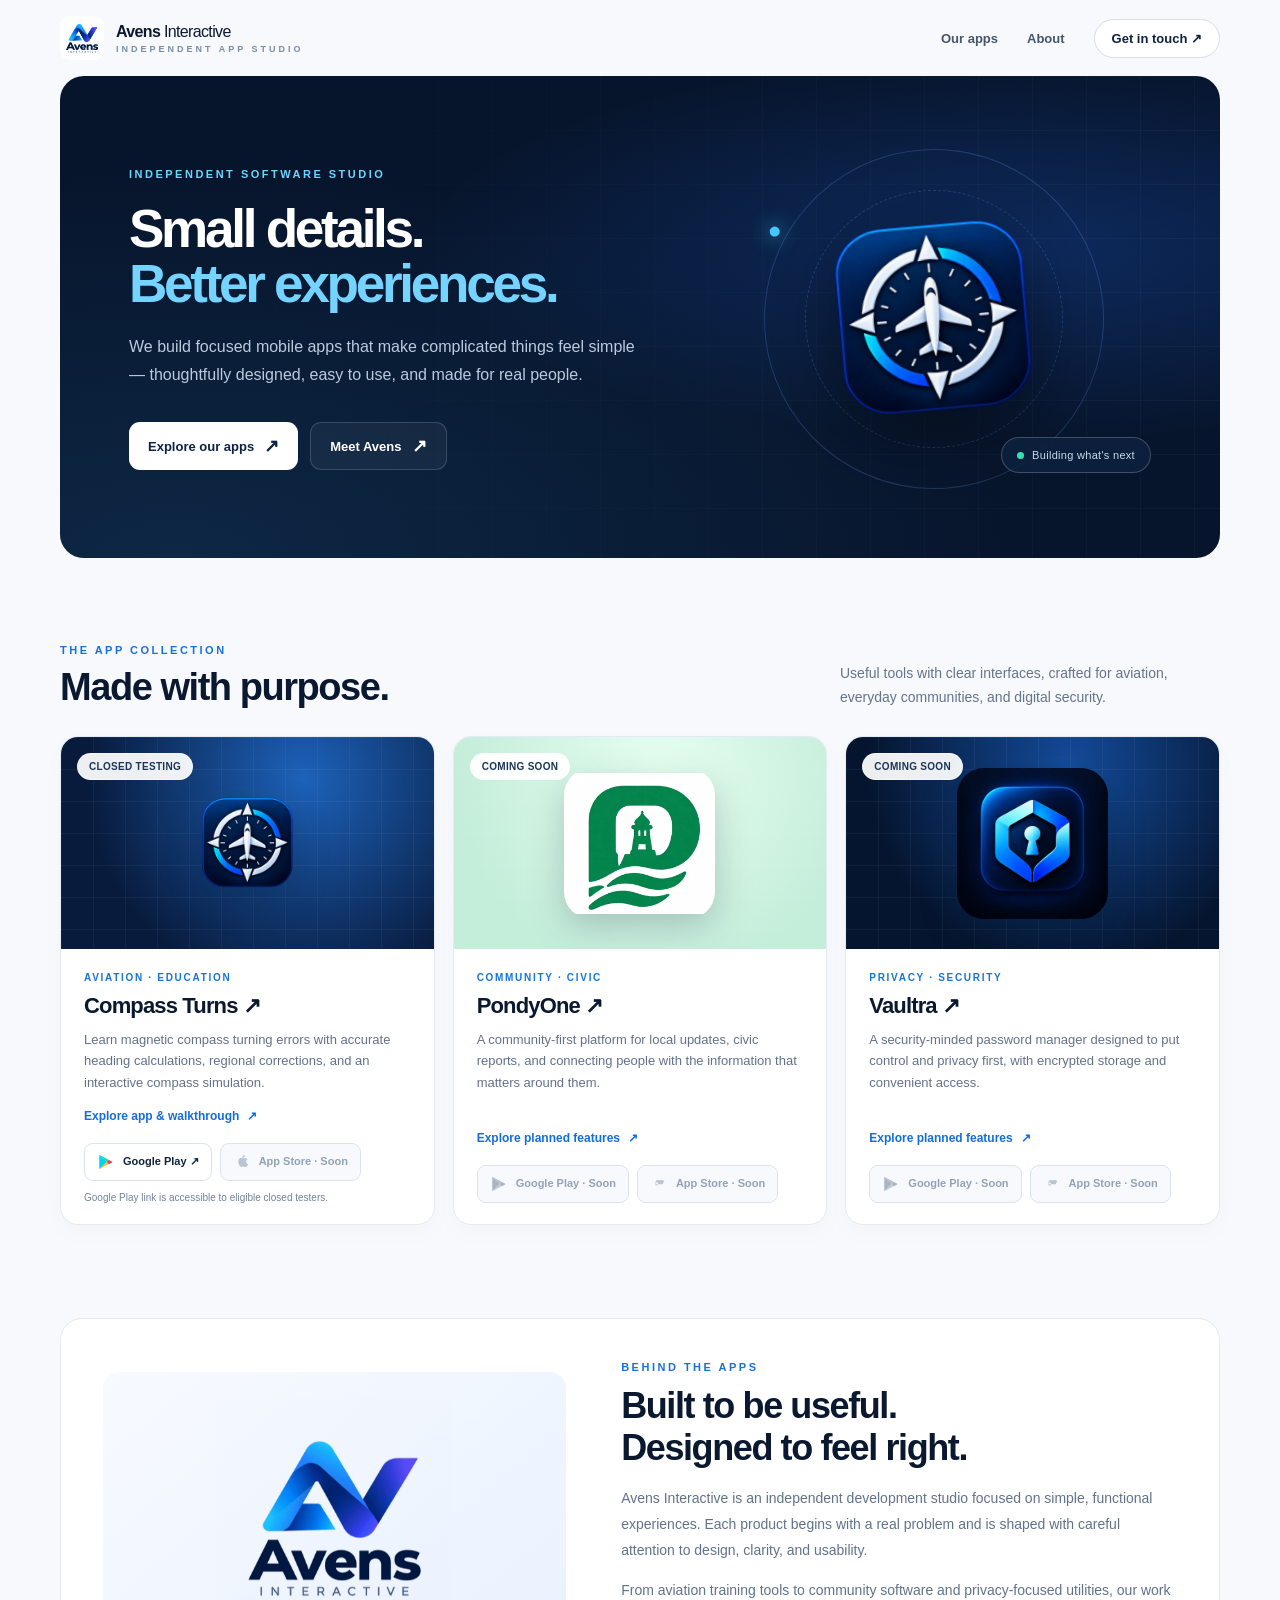
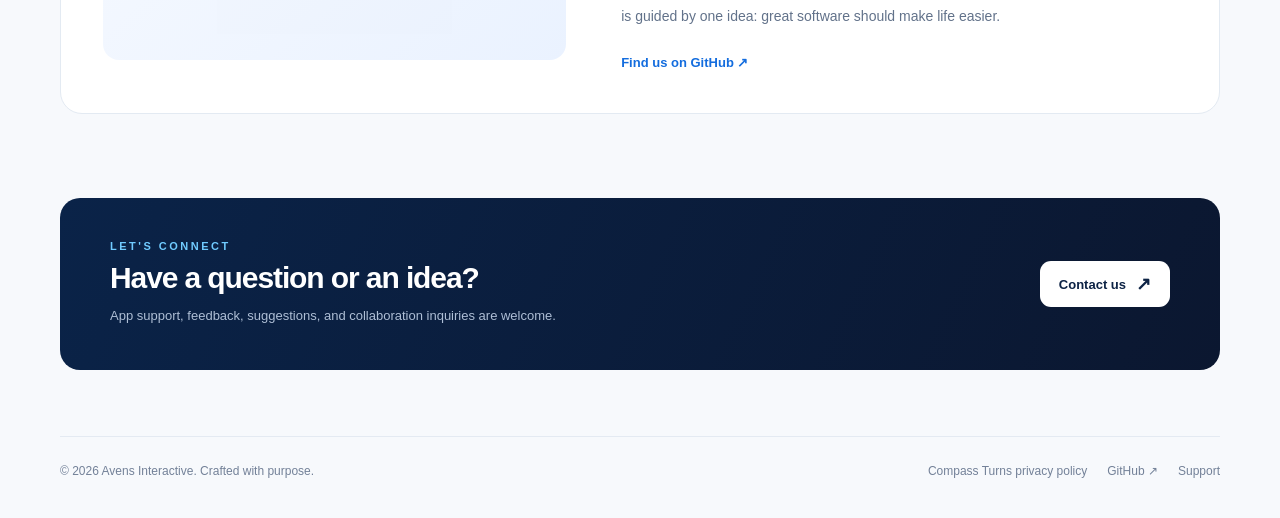
==== commit 22f9887e: "Add files via upload" ====
--- a/index.html
+++ b/index.html
@@ -1,3 +1,87 @@
-<!doctype html><html lang="en"><head><meta charset="utf-8"><meta name="viewport" content="width=device-width, initial-scale=1"><meta name="theme-color" content="#081b39"><meta name="description" content="Thoughtfully crafted mobile apps for aviation, local communities and digital security."><meta property="og:title" content="Avens Interactive — Independent Software Studio"><meta property="og:image" content="https://arfeen-dev.github.io/assets/avens.webp"><link rel="icon" type="image/png" href="favicon.png"><link rel="apple-touch-icon" href="favicon.png"><link rel="stylesheet" href="assets/site.css"><title>Avens Interactive — Independent Software Studio</title></head><body><div class="wrap"><header class="site-header"><a class="brand" href="index.html" aria-label="Avens Interactive home"><img class="brand-logo" src="assets/avens.webp" alt="Avens Interactive logo"><span class="brand-name">Avens Interactive<small>INDEPENDENT APP STUDIO</small></span></a><nav class="site-nav" aria-label="Main navigation"><a href="index.html#apps">Apps</a><a href="index.html#about">About</a><a class="nav-pill" href="index.html#contact">Contact ↗</a></nav></header><main><section class="hero"><div><div class="eyebrow" style="color:#72d6ff">INDEPENDENT SOFTWARE STUDIO</div><h1>Small details.<br><em>Better experiences.</em></h1><p>We build focused mobile apps that make complicated things feel simple — thoughtfully designed, easy to use, and made for real people.</p><div class="actions"><a class="button light" href="#apps">Explore our apps ↗</a><a class="button outline" href="#about">Meet Avens ↗</a></div></div><div class="hero-graphic"><div class="hero-ring" aria-hidden="true"></div><img src="assets/avens.webp" alt="Avens Interactive logo"></div></section>
-<section class="section" id="apps"><div class="section-intro"><div><div class="eyebrow">THE APP COLLECTION</div><h2 class="section-title">Made with purpose.</h2></div><p>Useful tools with clear interfaces, crafted for aviation, everyday communities, and digital security.</p></div><div class="carousel-wrap" data-carousel aria-roledescription="carousel" aria-label="Featured apps"><button type="button" class="carousel-arrow prev" data-prev aria-label="Previous app">‹</button><div class="carousel-window" data-window><div class="carousel-track" data-track><article class="feature-slide" aria-label="Compass Turns – Aviation"><div class="slide-copy"><span class="count">FEATURED APP · 01 / 03</span><div style="margin-top:12px"><span class="status ">Closed testing</span></div><h3>Compass Turns – Aviation</h3><p>Aviation training, clarified. Explore heading calculations, animated compass turns and instructor-guided training.</p><a class="button primary" href="compass-turns.html">Explore Compass Turns ↗</a></div><div class="slide-visual compass"><img src="assets/compass.webp" alt="Compass Turns – Aviation app logo" width="240" height="240"></div></article><article class="feature-slide" aria-label="PondyOne"><div class="slide-copy"><span class="count">FEATURED APP · 02 / 03</span><div style="margin-top:12px"><span class="status soon">Under development</span></div><h3>PondyOne</h3><p>A better connection to your community. Explore the concept, planned features and current development status.</p><a class="button primary" href="pondyone.html">Explore PondyOne ↗</a></div><div class="slide-visual pondy"><img src="assets/pondyone.webp" alt="PondyOne app logo" width="240" height="240"></div></article><article class="feature-slide" aria-label="Vaultra"><div class="slide-copy"><span class="count">FEATURED APP · 03 / 03</span><div style="margin-top:12px"><span class="status soon">Under development</span></div><h3>Vaultra</h3><p>A safer home for your digital life. Explore the concept, planned features and current development status.</p><a class="button primary" href="vaultra.html">Explore Vaultra ↗</a></div><div class="slide-visual vaultra"><img src="assets/vaultra.webp" alt="Vaultra app logo" width="240" height="240"></div></article></div></div><button type="button" class="carousel-arrow next" data-next aria-label="Next app">›</button><div class="carousel-controls" aria-label="Choose featured app"><button class="carousel-dot active" type="button" aria-label="Show Compass Turns" data-dot="0" aria-current="true"></button><button class="carousel-dot" type="button" aria-label="Show PondyOne" data-dot="1"></button><button class="carousel-dot" type="button" aria-label="Show Vaultra" data-dot="2"></button></div><p class="carousel-hint">Swipe on mobile or use arrows to discover our apps</p></div><div class="app-grid"><article class="app-card"><a class="app-art compass" href="compass-turns.html" aria-label="Learn about Compass Turns – Aviation"><img src="assets/compass.webp" alt="Compass Turns – Aviation app icon" loading="lazy"></a><div class="app-card-content"><span class="eyebrow">Aviation · Training</span><h3>Compass Turns – Aviation</h3><p>Aviation training, clarified. Currently available to approved Google Play closed testers.</p><a class="textlink" href="compass-turns.html">View app details ↗</a></div></article><article class="app-card"><a class="app-art pondy" href="pondyone.html" aria-label="Learn about PondyOne"><img src="assets/pondyone.webp" alt="PondyOne app icon" loading="lazy"></a><div class="app-card-content"><span class="eyebrow">Community · Civic</span><h3>PondyOne</h3><p>A better connection to your community. A new app currently being developed.</p><a class="textlink" href="pondyone.html">View app details ↗</a></div></article><article class="app-card"><a class="app-art vaultra" href="vaultra.html" aria-label="Learn about Vaultra"><img src="assets/vaultra.webp" alt="Vaultra app icon" loading="lazy"></a><div class="app-card-content"><span class="eyebrow">Security · Privacy</span><h3>Vaultra</h3><p>A safer home for your digital life. A new app currently being developed.</p><a class="textlink" href="vaultra.html">View app details ↗</a></div></article></div></section>
-<section class="section" id="about"><div class="about"><div class="about-visual"><img src="assets/avens.webp" alt="Avens Interactive studio logo" loading="lazy"></div><div><span class="eyebrow">ABOUT THE STUDIO</span><h2 class="section-title">Independent by design.</h2><p>Avens Interactive is an independent software studio focused on clear interfaces and practical everyday experiences. From aviation training to local community tools and personal digital security, every project is built around an idea worth simplifying.</p><a class="textlink" href="https://github.com/arfeen-dev" target="_blank" rel="noopener">Explore our GitHub ↗</a></div></div></section><section class="contact" id="contact"><div><span class="eyebrow" style="color:#6dd3ff">GET IN TOUCH</span><h2>Have a question or an idea?</h2><p>We'd be happy to hear from you.</p></div><a class="button light" href="mailto:arfeenziavoudine@gmail.com">Contact Avens ↗</a></section></main><footer class="footer"><span>© <span class="year">2026</span> Avens Interactive. Thoughtfully built.</span><div class="footer-links"><a href="index.html">Home</a><a href="https://github.com/arfeen-dev" target="_blank" rel="noopener">GitHub</a><a href="mailto:arfeenziavoudine@gmail.com">Support</a></div></footer></div><script src="assets/site.js" defer></script></body></html>+<!doctype html>
+<html lang="en">
+<head>
+  <meta charset="utf-8" />
+  <meta name="viewport" content="width=device-width, initial-scale=1" />
+  <meta name="theme-color" content="#08152c" />
+  <meta name="description" content="Avens Interactive builds thoughtfully designed mobile apps. Explore Compass Turns – Aviation, PondyOne and Vaultra." />
+  <meta property="og:title" content="Avens Interactive — Thoughtfully built apps" />
+  <meta property="og:description" content="Independent app studio building useful software for everyday life." />
+  <meta property="og:type" content="website" />
+  <meta property="og:image" content="https://arfeen-dev.github.io/assets/avens.webp" />
+  <link rel="icon" href="assets/avens.webp" type="image/webp" />
+  <title>Avens Interactive — Independent App Studio</title>
+  <style>
+    :root{--ink:#0b1930;--muted:#64748b;--line:#e3eaf2;--paper:#f7f9fc;--blue:#166dff;--navy:#07152c;--white:#fff}
+    *{box-sizing:border-box}html{scroll-behavior:smooth}body{margin:0;background:var(--paper);color:var(--ink);font-family:Inter,-apple-system,BlinkMacSystemFont,"Segoe UI",Roboto,Arial,sans-serif;-webkit-font-smoothing:antialiased}
+    a{color:inherit;text-decoration:none}button{font:inherit}a:focus-visible,button:focus-visible{outline:3px solid #66bdff;outline-offset:4px}
+    .wrap{width:min(1160px,calc(100% - 48px));margin-inline:auto}
+    .topbar{height:76px;display:flex;align-items:center;justify-content:space-between;gap:24px}
+    .brand{display:flex;align-items:center;gap:12px;font-size:16px;font-weight:800;letter-spacing:-.65px}.brand-icon{width:44px;height:44px;object-fit:contain;display:block;flex:none;border-radius:9px}.brand small{display:block;font-weight:600;font-size:9px;letter-spacing:3px;color:#7a8da5;margin-top:3px}
+    nav{display:flex;gap:29px;align-items:center}nav a{font-size:13px;font-weight:650;color:#47566b}nav a:hover{color:#006cf9}.nav-contact{padding:11px 17px!important;border:1px solid #d5deec;border-radius:999px;color:#10223c!important;background:#fff}
+    .hero{position:relative;isolation:isolate;overflow:hidden;background:var(--navy);border-radius:24px;min-height:454px;color:#fff;display:grid;grid-template-columns:1.15fr 0.85fr;align-items:center;padding:73px 69px 69px;margin-bottom:86px}
+    .hero:before{content:"";position:absolute;inset:0;background:radial-gradient(ellipse at 82% 36%,#1851b75c,transparent 44%),radial-gradient(ellipse at 10% 100%,#12375a88,transparent 57%);z-index:-1}.hero:after{content:"";position:absolute;inset:0;background-image:linear-gradient(#ffffff08 1px,transparent 1px),linear-gradient(90deg,#ffffff08 1px,transparent 1px);background-size:54px 54px;mask-image:linear-gradient(90deg,transparent,#000);z-index:-1}
+    .eyebrow{font-size:11px;font-weight:800;letter-spacing:2.5px;text-transform:uppercase}.hero .eyebrow{color:#6dd6ff}.hero h1{font-size:clamp(37px,4.15vw,65px);letter-spacing:-3.3px;line-height:1.035;margin:21px 0 23px;font-weight:780;max-width:650px}.hero h1 span{color:#75d3ff}.hero p{font-size:16px;line-height:1.75;color:#bbcadf;max-width:520px;margin:0 0 33px}.actions{display:flex;flex-wrap:wrap;gap:12px}.action{display:inline-flex;align-items:center;justify-content:center;gap:10px;border-radius:11px;padding:14px 19px;font-size:13px;font-weight:750;transition:transform .15s,background .15s}.action:hover{transform:translateY(-2px)}.action.primary{background:#fff;color:#0d2345}.action.secondary{border:1px solid #7185a25c;color:#fff;background:#ffffff0c}.arrow{font-size:18px;line-height:1}
+    .hero-art{height:340px;position:relative;display:grid;place-items:center}.orbit{position:absolute;width:340px;height:340px;border:1px solid #70a8ff37;border-radius:50%;transform:rotate(-16deg)}.orbit:before{content:"";position:absolute;inset:40px;border:1px dashed #70a8ff3c;border-radius:50%}.orbit:after{content:"";position:absolute;top:36px;left:35px;width:10px;height:10px;border-radius:50%;background:#44c6ff;box-shadow:0 0 20px #40d5ff}.hero-art .main-logo{position:relative;width:min(315px,78%);aspect-ratio:1;object-fit:contain;filter:drop-shadow(0 20px 35px #0007);border-radius:30px;transform:rotate(-5deg)}.mini-pill{position:absolute;right:0;bottom:16px;padding:11px 15px;border:1px solid #ffffff35;background:#0e2443b8;backdrop-filter:blur(12px);border-radius:999px;font-size:11px;letter-spacing:.3px;color:#c6d9ee}.mini-pill i{display:inline-block;width:7px;height:7px;border-radius:50%;background:#35e3ac;margin-right:8px}
+    .section-head{display:flex;align-items:end;justify-content:space-between;gap:20px;margin-bottom:27px}.section-head h2{font-size:clamp(27px,3vw,38px);letter-spacing:-1.45px;margin:10px 0 0;line-height:1.14}.section-head p{color:var(--muted);font-size:14px;max-width:350px;line-height:1.7;margin:0}.light-eyebrow{color:#1871da}
+    .apps{display:grid;grid-template-columns:repeat(3,minmax(0,1fr));gap:18px}.app{background:#fff;border:1px solid var(--line);border-radius:18px;overflow:hidden;display:flex;flex-direction:column;box-shadow:0 8px 25px #10284f06;transition:transform .18s,box-shadow .18s}.app:hover{transform:translateY(-4px);box-shadow:0 18px 35px #10284f14}.app-visual{height:212px;position:relative;display:grid;place-items:center;overflow:hidden}.app-visual:after{content:"";position:absolute;inset:0;background-image:linear-gradient(#ffffff0b 1px,transparent 1px),linear-gradient(90deg,#ffffff0b 1px,transparent 1px);background-size:32px 32px;pointer-events:none}.app-visual.compass{background:radial-gradient(circle at 65% 20%,#1d62ba,#081b3d 73%)}.app-visual.vaultra{background:radial-gradient(circle at 60% 14%,#144c9c,#05152f 70%)}.app-visual.pondy{background:radial-gradient(circle at 55% 18%,#e6fff0,#c4edda 75%)}.app-visual img{height:151px;width:151px;object-fit:contain;border-radius:27px;position:relative;z-index:1;filter:drop-shadow(0 12px 18px #001b3438)}.app-visual .pill{position:absolute;z-index:2;top:16px;left:16px;background:#ffffffed;color:#1b3557;border:1px solid #ffffff8a;padding:7px 11px;border-radius:99px;font-size:10px;font-weight:800;letter-spacing:.3px}.app-body{padding:23px 23px 21px;display:flex;flex:1;flex-direction:column}.app-category{font-weight:800;font-size:10px;letter-spacing:1.7px;color:#1676d5;text-transform:uppercase}.app h3{margin:10px 0 9px;font-size:22px;line-height:1.2;letter-spacing:-.85px}.app p{margin:0 0 21px;color:#637189;line-height:1.65;font-size:13px;flex:1}.storelinks{display:flex;flex-wrap:wrap;gap:8px;align-items:center}.store{display:inline-flex;align-items:center;gap:8px;border:1px solid #dbe3ee;border-radius:9px;padding:9px 12px;color:#10223b;font-size:11px;font-weight:750;line-height:1.25;background:#fff}.store svg{width:18px;height:18px;flex:none}.store.available:hover{border-color:#5aa9ff;background:#f0f7ff}.store.disabled{color:#94a2b6;background:#f7f9fc;cursor:default}.store.disabled svg{opacity:.6}.tagline{display:block;color:#728399;font-size:10px;margin-top:11px}
+    .about{margin-top:93px;background:#fff;border:1px solid var(--line);border-radius:22px;padding:42px;display:grid;grid-template-columns:1fr 1.2fr;gap:55px;align-items:center}.about-logo{height:288px;border-radius:16px;background:linear-gradient(140deg,#f7faff,#eaf2ff);display:grid;place-items:center;overflow:hidden}.about-logo img{max-width:235px;width:76%;max-height:240px;object-fit:contain;mix-blend-mode:multiply}.about h2{font-size:36px;letter-spacing:-1.4px;margin:12px 0 17px}.about p{font-size:14px;color:#62728a;line-height:1.85}.about .about-link{font-size:13px;color:#146dde;font-weight:800;display:inline-block;margin-top:12px}
+    .contact{margin-top:84px;margin-bottom:66px;background:linear-gradient(115deg,#0a2348,#0b1730);border-radius:20px;padding:42px 50px;color:#fff;display:flex;align-items:center;justify-content:space-between;gap:20px}.contact h2{margin:9px 0 10px;font-size:30px;letter-spacing:-1.1px}.contact p{margin:0;color:#aebed5;font-size:13px;line-height:1.7}.contact .action{white-space:nowrap}
+    footer{border-top:1px solid #e4eaf2;display:flex;justify-content:space-between;align-items:center;gap:20px;padding:27px 0 40px;color:#738198;font-size:12px}footer a:hover{color:#1168d7}footer .footlinks{display:flex;gap:20px;flex-wrap:wrap}
+    @media(max-width:950px){.hero{padding:50px 44px}.hero-art .main-logo{width:250px}.orbit{width:275px;height:275px}.apps{gap:12px}.app-body{padding:19px}.app-visual{height:180px}.app-visual img{width:128px;height:128px}.about{gap:28px}}
+    @media(max-width:760px){.wrap{width:min(100% - 32px,560px)}.topbar{height:67px}.topbar nav{gap:15px}.topbar nav a:not(.nav-contact){display:none}.nav-contact{padding:9px 13px!important}.hero{margin-bottom:64px;grid-template-columns:1fr;padding:45px 29px 30px;gap:12px}.hero h1{letter-spacing:-2px}.hero-art{height:245px}.hero-art .main-logo{width:190px}.orbit{width:228px;height:228px}.mini-pill{right:2px;bottom:10px}.section-head{display:block}.section-head p{margin-top:13px}.apps{grid-template-columns:1fr;gap:18px}.app-visual{height:225px}.app-visual img{width:158px;height:158px}.app-body{padding:23px}.about{grid-template-columns:1fr;margin-top:70px;padding:20px}.about-logo{height:220px}.about-logo img{max-height:190px}.about-text{padding:2px 6px 10px}.contact{margin-top:65px;padding:29px;display:block}.contact .action{margin-top:22px}footer{display:block}footer .footlinks{margin-top:12px}}
+    @media(prefers-reduced-motion:reduce){html{scroll-behavior:auto}.action,.app{transition:none}}
+  
+    .section-head{display:grid;grid-template-columns:minmax(0,1fr) minmax(280px,380px);align-items:end;column-gap:54px}.section-head p{max-width:none;text-wrap:pretty}.details-link{display:inline-flex;align-items:center;gap:8px;font-size:12px;font-weight:800;color:#146dde;margin:-5px 0 20px}.details-link:hover{text-decoration:underline}.app h3 a:hover{color:#126bf2}.app-visual{display:grid}.brand{min-width:0;white-space:nowrap}
+    @media(max-width:760px){.section-head{display:block}.brand{font-size:14px}.brand-icon{width:38px;height:38px}}
+    @media(max-width:380px){.brand small{letter-spacing:1.3px}.nav-contact{font-size:11px!important}}
+  </style>
+</head>
+<body>
+  <div class="wrap">
+    <header class="topbar">
+      <a class="brand" href="index.html" aria-label="Avens Interactive home"><img class="brand-icon" src="assets/avens.webp" alt="" aria-hidden="true" width="44" height="44" /><span>Avens <span style="font-weight:540">Interactive</span><small>INDEPENDENT APP STUDIO</small></span></a>
+      <nav aria-label="Main navigation"><a href="#apps">Our apps</a><a href="#about">About</a><a class="nav-contact" href="mailto:arfeenziavoudine@gmail.com">Get in touch <span aria-hidden="true">↗</span></a></nav>
+    </header>
+    <main id="top">
+      <section class="hero" aria-labelledby="hero-heading">
+        <div>
+          <div class="eyebrow">Independent software studio</div>
+          <h1>Small details.<br /><span>Better experiences.</span></h1>
+          <p>We build focused mobile apps that make complicated things feel simple — thoughtfully designed, easy to use, and made for real people.</p>
+          <div class="actions"><a class="action primary" href="#apps">Explore our apps <span class="arrow">↗</span></a><a class="action secondary" href="#about">Meet Avens <span class="arrow">↗</span></a></div>
+        </div>
+        <div class="hero-art" aria-label="Compass Turns app artwork"><div class="orbit" aria-hidden="true"></div><img class="main-logo" src="assets/compass.webp" alt="Compass Turns — Aviation logo" /><span class="mini-pill"><i></i>Building what's next</span></div>
+      </section>
+      <section id="apps" aria-labelledby="apps-title">
+        <div class="section-head"><div><div class="eyebrow light-eyebrow">The app collection</div><h2 id="apps-title">Made with purpose.</h2></div><p>Useful tools with clear interfaces, crafted for aviation, everyday communities, and digital security.</p></div>
+        <div class="apps">
+          <article class="app">
+            <a href="compass-turns.html" class="app-visual compass" aria-label="Learn about Compass Turns"><span class="pill">CLOSED TESTING</span><img src="assets/compass.webp" alt="Compass Turns app icon" loading="lazy" /></a>
+            <div class="app-body"><div class="app-category">Aviation · Education</div><h3><a href="compass-turns.html">Compass Turns <span aria-hidden="true">↗</span></a></h3><p>Learn magnetic compass turning errors with accurate heading calculations, regional corrections, and an interactive compass simulation.</p><a class="details-link" href="compass-turns.html">Explore app & walkthrough <span aria-hidden="true">↗</span></a>
+              <div class="storelinks"><a class="store available" href="https://play.google.com/store/apps/details?id=com.azaviation.compass_turns" target="_blank" rel="noopener noreferrer" aria-label="Compass Turns on Google Play, currently available to eligible testers"><svg viewBox="0 0 24 24" aria-hidden="true"><path fill="#00D2FF" d="M3 2.4v19.2L13.1 12z"/><path fill="#00E49B" d="M3 2.4 15.9 9.2 13.1 12z"/><path fill="#F9BB26" d="m13.1 12 2.8 2.8L3 21.6z"/><path fill="#F43B52" d="m15.9 9.2 4 2.1a.85.85 0 0 1 0 1.5l-4 2.1-2.8-2.9z"/></svg><span>Google Play <span aria-hidden="true">↗</span></span></a><span class="store disabled" aria-label="Apple App Store planned"><svg viewBox="0 0 24 24" fill="currentColor" aria-hidden="true"><path d="M17.1 12.4c0-2.5 2.1-3.7 2.2-3.8-1.2-1.8-3-2-3.6-2-.9-.1-1.8.5-2.4.5-.6 0-1.5-.5-2.4-.5-1.3 0-2.5.7-3.2 1.8-1.4 2.5-.3 6.2 1 8.3.7 1 1.4 2.1 2.4 2 .9 0 1.2-.6 2.5-.6 1.2 0 1.6.6 2.5.6 1 0 1.6-.9 2.3-1 .9-1.2 1.5-2.4 1.7-2.5-1.5-.5-2.4-2-2.4-3.7ZM15 5.3c.6-.8 1-1.7.9-2.7-.9 0-2 .6-2.6 1.3-.6.7-1.1 1.7-1 2.6 1 .1 2.1-.5 2.7-1.2Z"/></svg>App Store · Soon</span></div>
+              <span class="tagline">Google Play link is accessible to eligible closed testers.</span>
+            </div>
+          </article>
+          <article class="app">
+            <a href="pondyone.html" class="app-visual pondy" aria-label="Learn about PondyOne"><span class="pill">COMING SOON</span><img src="assets/pondyone.webp" alt="PondyOne app icon" loading="lazy" /></a>
+            <div class="app-body"><div class="app-category">Community · Civic</div><h3><a href="pondyone.html">PondyOne <span aria-hidden="true">↗</span></a></h3><p>A community-first platform for local updates, civic reports, and connecting people with the information that matters around them.</p><a class="details-link" href="pondyone.html">Explore planned features <span aria-hidden="true">↗</span></a>
+              <div class="storelinks"><span class="store disabled"><svg viewBox="0 0 24 24" aria-hidden="true"><path fill="#77889D" d="M3 2.4v19.2L13.1 12z"/><path fill="#8C9AAE" d="M3 2.4 15.9 9.2 13.1 12z"/><path fill="#9FAABC" d="m13.1 12 2.8 2.8L3 21.6z"/><path fill="#77889D" d="m15.9 9.2 4 2.1a.85.85 0 0 1 0 1.5l-4 2.1-2.8-2.9z"/></svg>Google Play · Soon</span><span class="store disabled"><svg viewBox="0 0 24 24" fill="currentColor" aria-hidden="true"><path d="M17.1 12.4c0-2.5 2.1-3.7 2.2-3.8-1.2-1.8-3-2-3.6-2-.9-.1-1.8.5-2.4.5-.6 0-1.5-.5-2.4-.5-1.3 0-2.5.7-3.2 1.8-1.4 2.5-.3 6.2 1 .7 1 1.4 2.1 2.4 2 .9 0 1.2-.6 2.5-.6 1.2 0 1.6.6 2.5.6 1 0 1.6-.9 2.3-1 .9-1.2 1.5-2.4 1.7-2.5-.9-2.4-2-2.4-3.7ZM15 5.3c.6-.8 1-1.7.9-2.7-.9 0-2 .6-2.6 1.3-.6.7-1.1 1.7-1 2.6 1 .1 2.1-.5 2.7-1.2Z"/></svg>App Store · Soon</span></div>
+            </div>
+          </article>
+          <article class="app">
+            <a href="vaultra.html" class="app-visual vaultra" aria-label="Learn about Vaultra"><span class="pill">COMING SOON</span><img src="assets/vaultra.webp" alt="Vaultra app icon" loading="lazy" /></a>
+            <div class="app-body"><div class="app-category">Privacy · Security</div><h3><a href="vaultra.html">Vaultra <span aria-hidden="true">↗</span></a></h3><p>A security-minded password manager designed to put control and privacy first, with encrypted storage and convenient access.</p><a class="details-link" href="vaultra.html">Explore planned features <span aria-hidden="true">↗</span></a>
+              <div class="storelinks"><span class="store disabled"><svg viewBox="0 0 24 24" aria-hidden="true"><path fill="#77889D" d="M3 2.4v19.2L13.1 12z"/><path fill="#8C9AAE" d="M3 2.4 15.9 9.2 13.1 12z"/><path fill="#9FAABC" d="m13.1 12 2.8 2.8L3 21.6z"/><path fill="#77889D" d="m15.9 9.2 4 2.1a.85.85 0 0 1 0 1.5l-4 2.1-2.8-2.9z"/></svg>Google Play · Soon</span><span class="store disabled"><svg viewBox="0 0 24 24" fill="currentColor" aria-hidden="true"><path d="M17.1 12.4c0-2.5 2.1-3.7 2.2-3.8-1.2-1.8-3-2-3.6-2-.9-.1-1.8.5-2.4.5-.6 0-1.5-.5-2.4-.5-1.3 0-2.5.7-3.2 1.8-1.4 2.5-.3 6.2 1 .7 1 1.4 2.1 2.4 2 .9 0 1.2-.6 2.5-.6 1.2 0 1.6.6 2.5.6 1 0 1.6-.9 2.3-1 .9-1.2 1.5-2.4 1.7-2.5-.9-2.4-2-2.4-3.7ZM15 5.3c.6-.8 1-1.7.9-2.7-.9 0-2 .6-2.6 1.3-.6.7-1.1 1.7-1 2.6 1 .1 2.1-.5 2.7-1.2Z"/></svg>App Store · Soon</span></div>
+            </div>
+          </article>
+        </div>
+      </section>
+      <section class="about" id="about" aria-labelledby="about-title"><div class="about-logo"><img src="assets/avens.webp" alt="Avens Interactive brand logo" loading="lazy" /></div><div class="about-text"><div class="eyebrow light-eyebrow">Behind the apps</div><h2 id="about-title">Built to be useful.<br/>Designed to feel right.</h2><p>Avens Interactive is an independent development studio focused on simple, functional experiences. Each product begins with a real problem and is shaped with careful attention to design, clarity, and usability.</p><p>From aviation training tools to community software and privacy-focused utilities, our work is guided by one idea: great software should make life easier.</p><a class="about-link" href="https://github.com/arfeen-dev" target="_blank" rel="noopener noreferrer">Find us on GitHub ↗</a></div></section>
+      <section class="contact" id="contact"><div><div class="eyebrow" style="color:#70cbff">Let's connect</div><h2>Have a question or an idea?</h2><p>App support, feedback, suggestions, and collaboration inquiries are welcome.</p></div><a class="action primary" href="mailto:arfeenziavoudine@gmail.com">Contact us <span class="arrow">↗</span></a></section>
+    </main>
+    <footer><span>© <span id="year">2026</span> Avens Interactive. Crafted with purpose.</span><div class="footlinks"><a href="https://arfeen-dev.github.io/compass-turns-updates/privacy-policy.html" target="_blank" rel="noopener noreferrer">Compass Turns privacy policy</a><a href="https://github.com/arfeen-dev" target="_blank" rel="noopener noreferrer">GitHub ↗</a><a href="mailto:arfeenziavoudine@gmail.com">Support</a></div></footer>
+  </div>
+  <script>document.getElementById('year').textContent=new Date().getFullYear();</script>
+</body>
+</html>
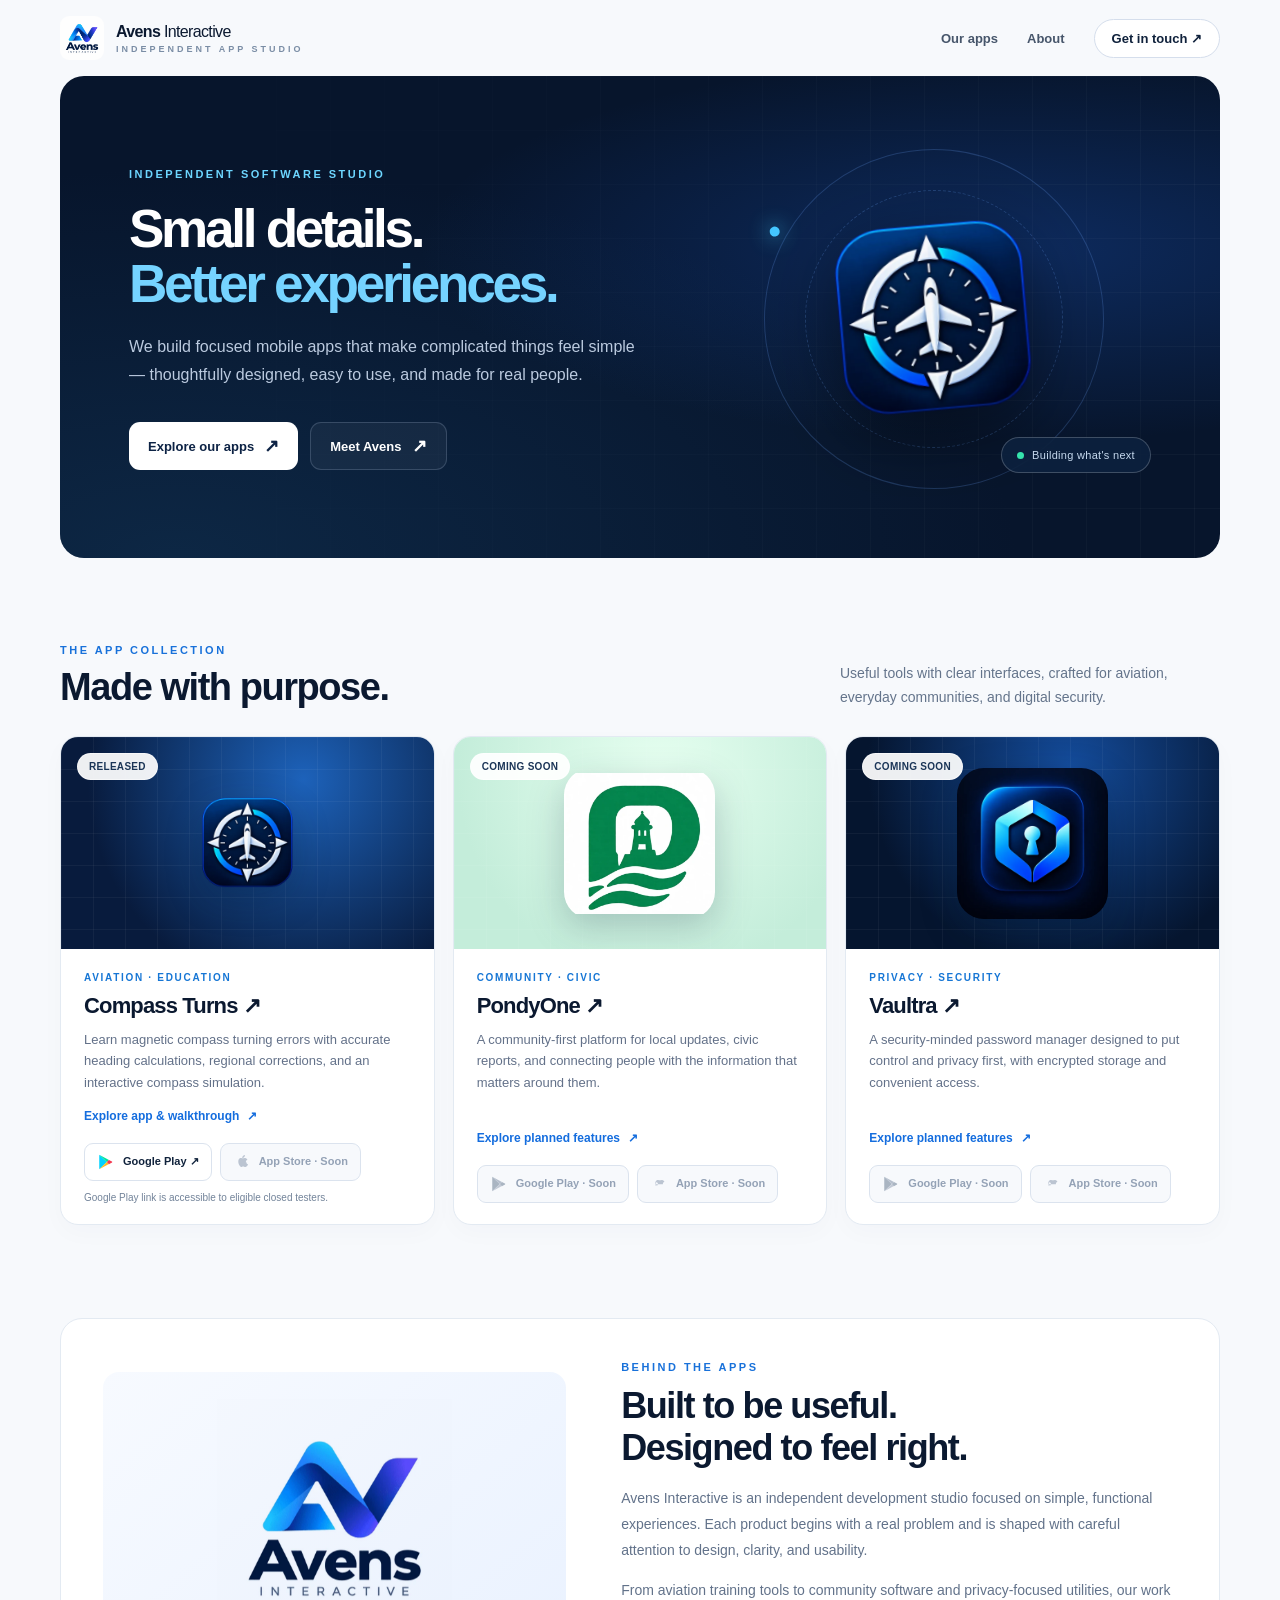
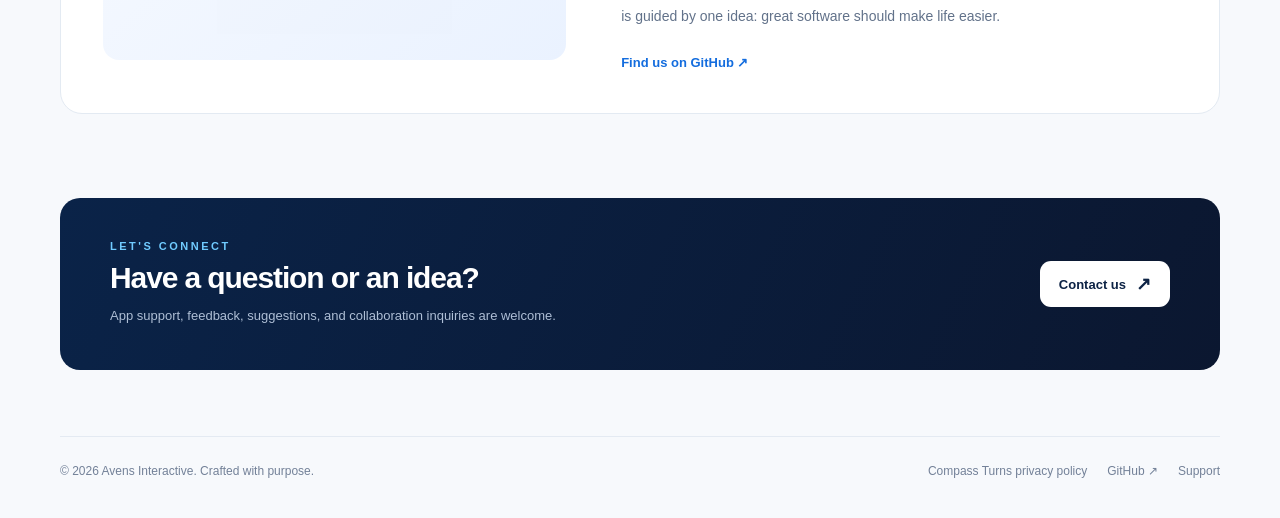
==== commit 97a33103: "Update index.html" ====
--- a/index.html
+++ b/index.html
@@ -57,7 +57,7 @@
         <div class="section-head"><div><div class="eyebrow light-eyebrow">The app collection</div><h2 id="apps-title">Made with purpose.</h2></div><p>Useful tools with clear interfaces, crafted for aviation, everyday communities, and digital security.</p></div>
         <div class="apps">
           <article class="app">
-            <a href="compass-turns.html" class="app-visual compass" aria-label="Learn about Compass Turns"><span class="pill">CLOSED TESTING</span><img src="assets/compass.webp" alt="Compass Turns app icon" loading="lazy" /></a>
+            <a href="compass-turns.html" class="app-visual compass" aria-label="Learn about Compass Turns"><span class="pill">RELEASED</span><img src="assets/compass.webp" alt="Compass Turns app icon" loading="lazy" /></a>
             <div class="app-body"><div class="app-category">Aviation · Education</div><h3><a href="compass-turns.html">Compass Turns <span aria-hidden="true">↗</span></a></h3><p>Learn magnetic compass turning errors with accurate heading calculations, regional corrections, and an interactive compass simulation.</p><a class="details-link" href="compass-turns.html">Explore app & walkthrough <span aria-hidden="true">↗</span></a>
               <div class="storelinks"><a class="store available" href="https://play.google.com/store/apps/details?id=com.azaviation.compass_turns" target="_blank" rel="noopener noreferrer" aria-label="Compass Turns on Google Play, currently available to eligible testers"><svg viewBox="0 0 24 24" aria-hidden="true"><path fill="#00D2FF" d="M3 2.4v19.2L13.1 12z"/><path fill="#00E49B" d="M3 2.4 15.9 9.2 13.1 12z"/><path fill="#F9BB26" d="m13.1 12 2.8 2.8L3 21.6z"/><path fill="#F43B52" d="m15.9 9.2 4 2.1a.85.85 0 0 1 0 1.5l-4 2.1-2.8-2.9z"/></svg><span>Google Play <span aria-hidden="true">↗</span></span></a><span class="store disabled" aria-label="Apple App Store planned"><svg viewBox="0 0 24 24" fill="currentColor" aria-hidden="true"><path d="M17.1 12.4c0-2.5 2.1-3.7 2.2-3.8-1.2-1.8-3-2-3.6-2-.9-.1-1.8.5-2.4.5-.6 0-1.5-.5-2.4-.5-1.3 0-2.5.7-3.2 1.8-1.4 2.5-.3 6.2 1 8.3.7 1 1.4 2.1 2.4 2 .9 0 1.2-.6 2.5-.6 1.2 0 1.6.6 2.5.6 1 0 1.6-.9 2.3-1 .9-1.2 1.5-2.4 1.7-2.5-1.5-.5-2.4-2-2.4-3.7ZM15 5.3c.6-.8 1-1.7.9-2.7-.9 0-2 .6-2.6 1.3-.6.7-1.1 1.7-1 2.6 1 .1 2.1-.5 2.7-1.2Z"/></svg>App Store · Soon</span></div>
               <span class="tagline">Google Play link is accessible to eligible closed testers.</span>
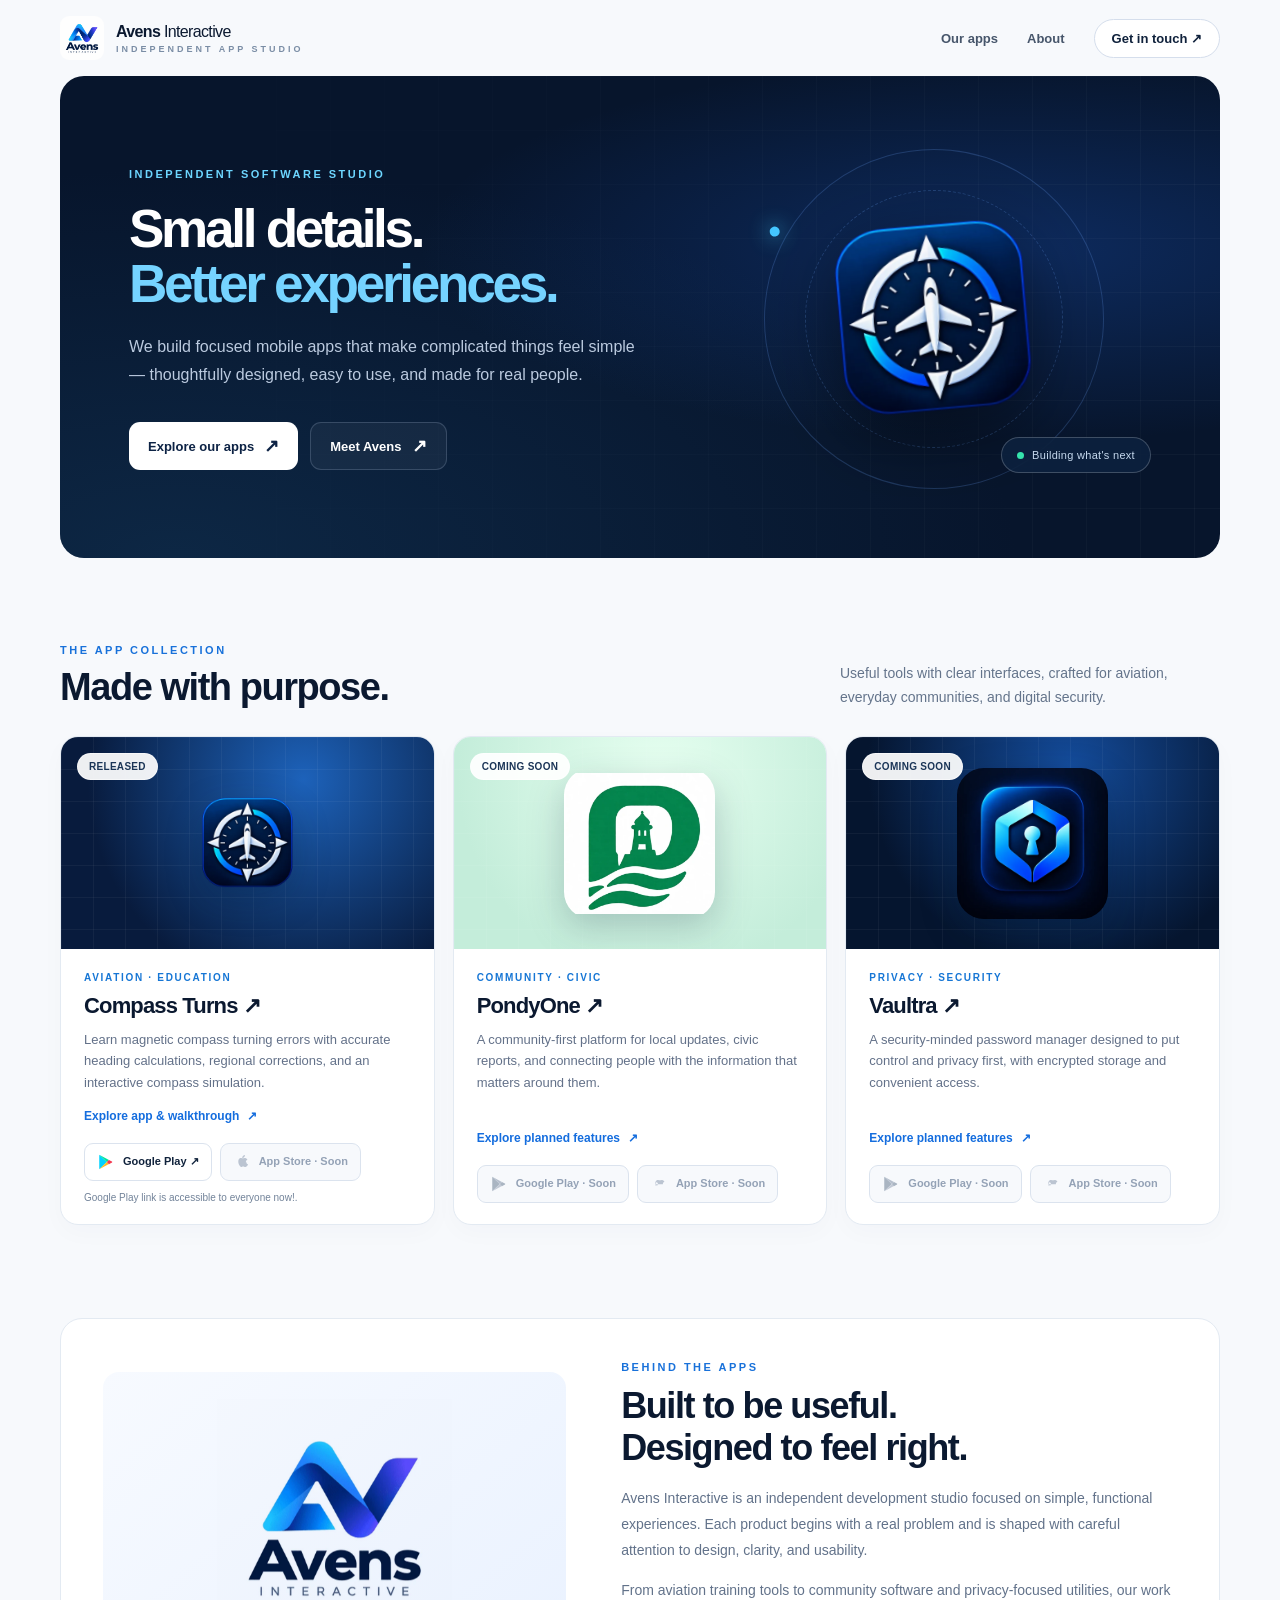
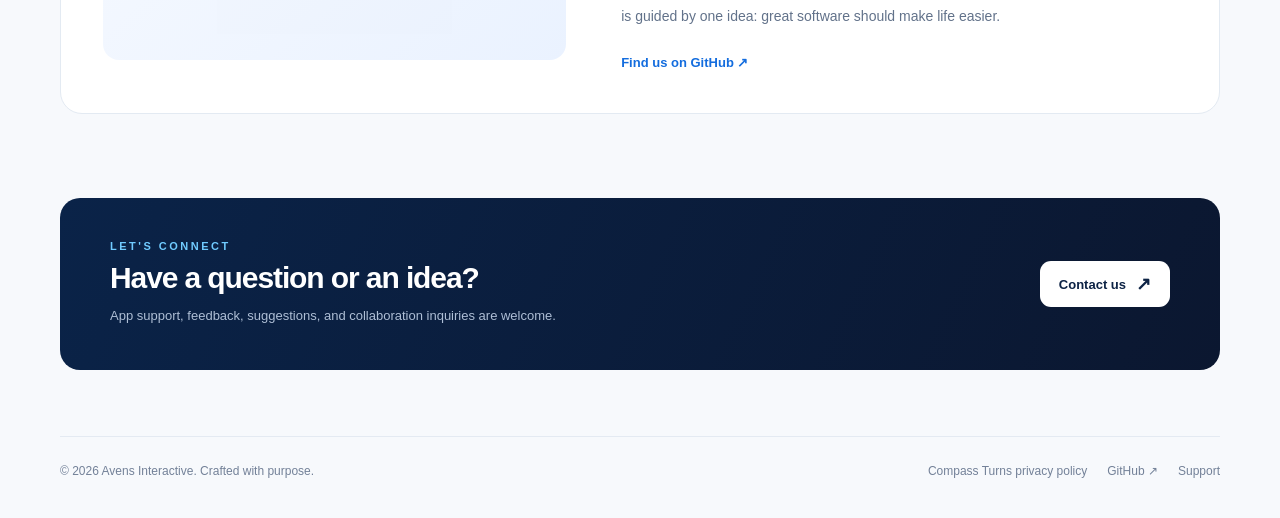
==== commit b012698c: "Update index.html" ====
--- a/index.html
+++ b/index.html
@@ -60,7 +60,7 @@
             <a href="compass-turns.html" class="app-visual compass" aria-label="Learn about Compass Turns"><span class="pill">RELEASED</span><img src="assets/compass.webp" alt="Compass Turns app icon" loading="lazy" /></a>
             <div class="app-body"><div class="app-category">Aviation · Education</div><h3><a href="compass-turns.html">Compass Turns <span aria-hidden="true">↗</span></a></h3><p>Learn magnetic compass turning errors with accurate heading calculations, regional corrections, and an interactive compass simulation.</p><a class="details-link" href="compass-turns.html">Explore app & walkthrough <span aria-hidden="true">↗</span></a>
               <div class="storelinks"><a class="store available" href="https://play.google.com/store/apps/details?id=com.azaviation.compass_turns" target="_blank" rel="noopener noreferrer" aria-label="Compass Turns on Google Play, currently available to eligible testers"><svg viewBox="0 0 24 24" aria-hidden="true"><path fill="#00D2FF" d="M3 2.4v19.2L13.1 12z"/><path fill="#00E49B" d="M3 2.4 15.9 9.2 13.1 12z"/><path fill="#F9BB26" d="m13.1 12 2.8 2.8L3 21.6z"/><path fill="#F43B52" d="m15.9 9.2 4 2.1a.85.85 0 0 1 0 1.5l-4 2.1-2.8-2.9z"/></svg><span>Google Play <span aria-hidden="true">↗</span></span></a><span class="store disabled" aria-label="Apple App Store planned"><svg viewBox="0 0 24 24" fill="currentColor" aria-hidden="true"><path d="M17.1 12.4c0-2.5 2.1-3.7 2.2-3.8-1.2-1.8-3-2-3.6-2-.9-.1-1.8.5-2.4.5-.6 0-1.5-.5-2.4-.5-1.3 0-2.5.7-3.2 1.8-1.4 2.5-.3 6.2 1 8.3.7 1 1.4 2.1 2.4 2 .9 0 1.2-.6 2.5-.6 1.2 0 1.6.6 2.5.6 1 0 1.6-.9 2.3-1 .9-1.2 1.5-2.4 1.7-2.5-1.5-.5-2.4-2-2.4-3.7ZM15 5.3c.6-.8 1-1.7.9-2.7-.9 0-2 .6-2.6 1.3-.6.7-1.1 1.7-1 2.6 1 .1 2.1-.5 2.7-1.2Z"/></svg>App Store · Soon</span></div>
-              <span class="tagline">Google Play link is accessible to eligible closed testers.</span>
+              <span class="tagline">Google Play link is accessible to everyone now!.</span>
             </div>
           </article>
           <article class="app">
